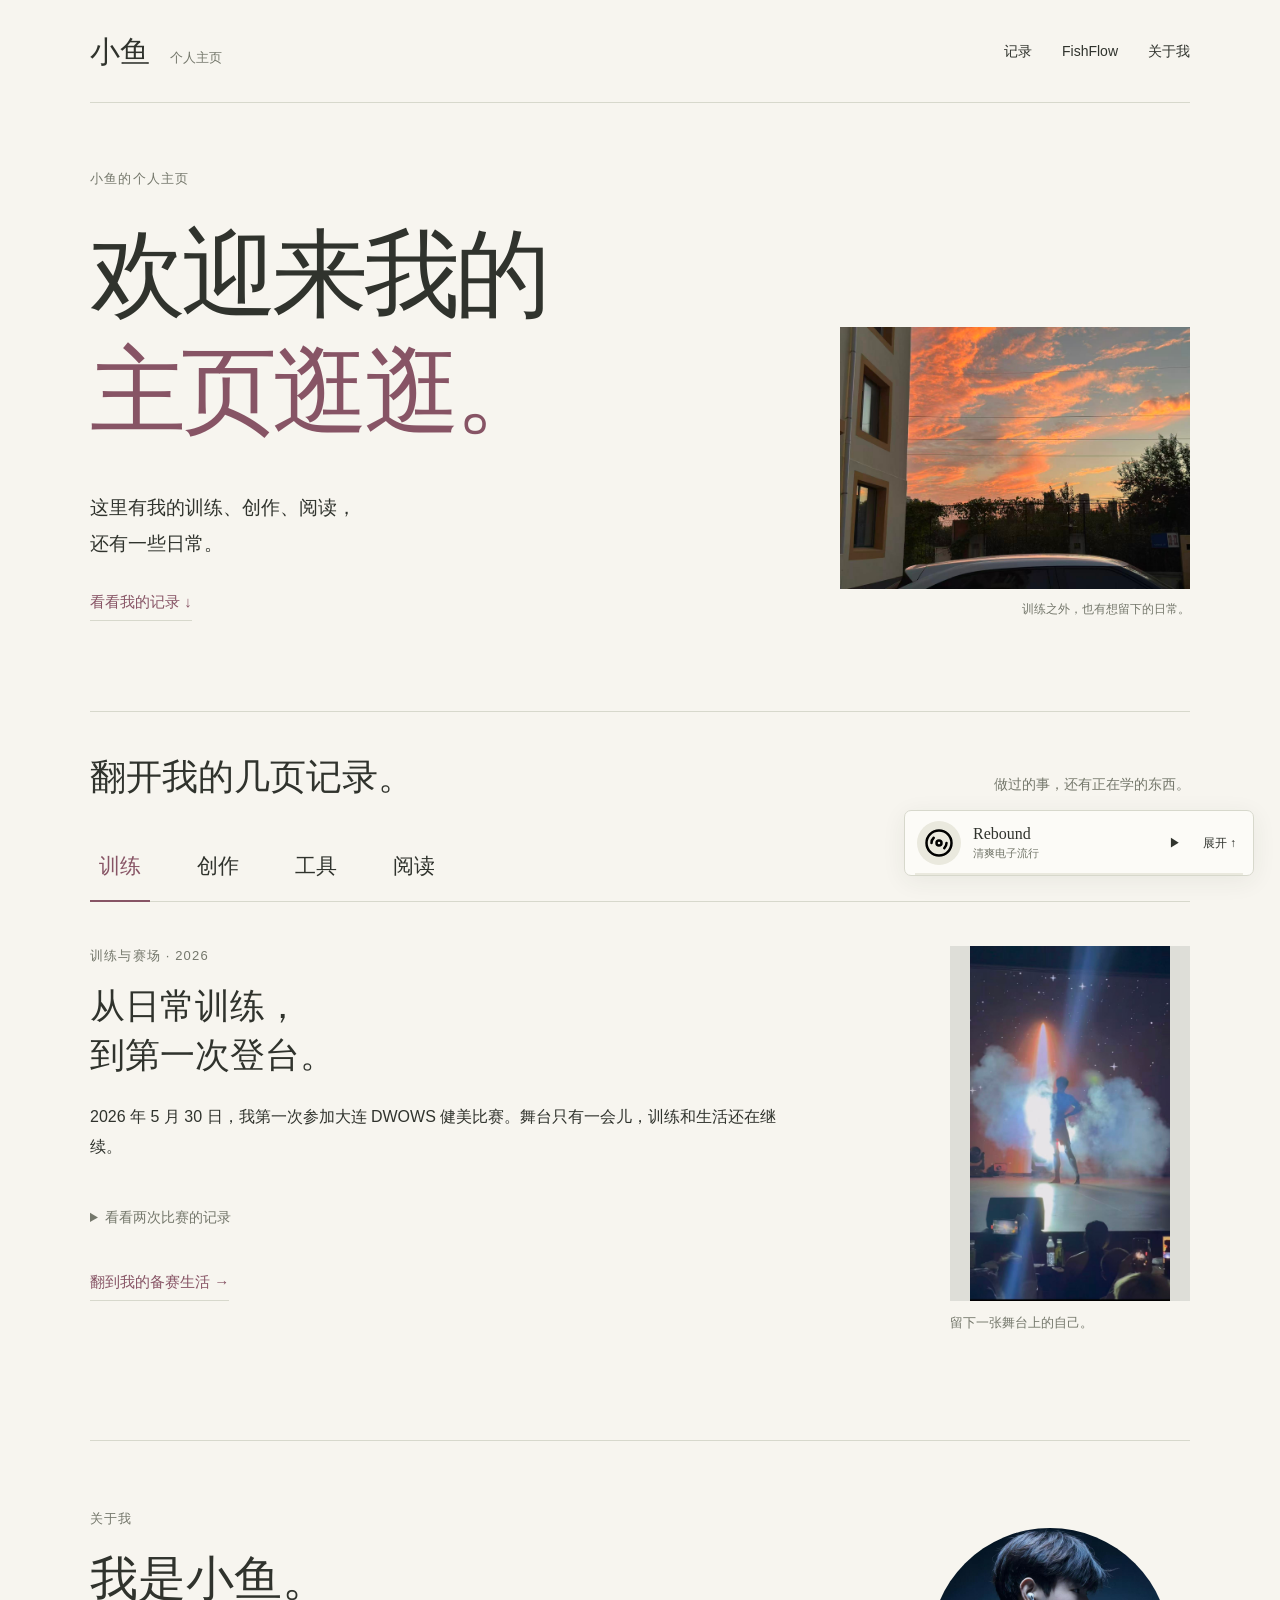
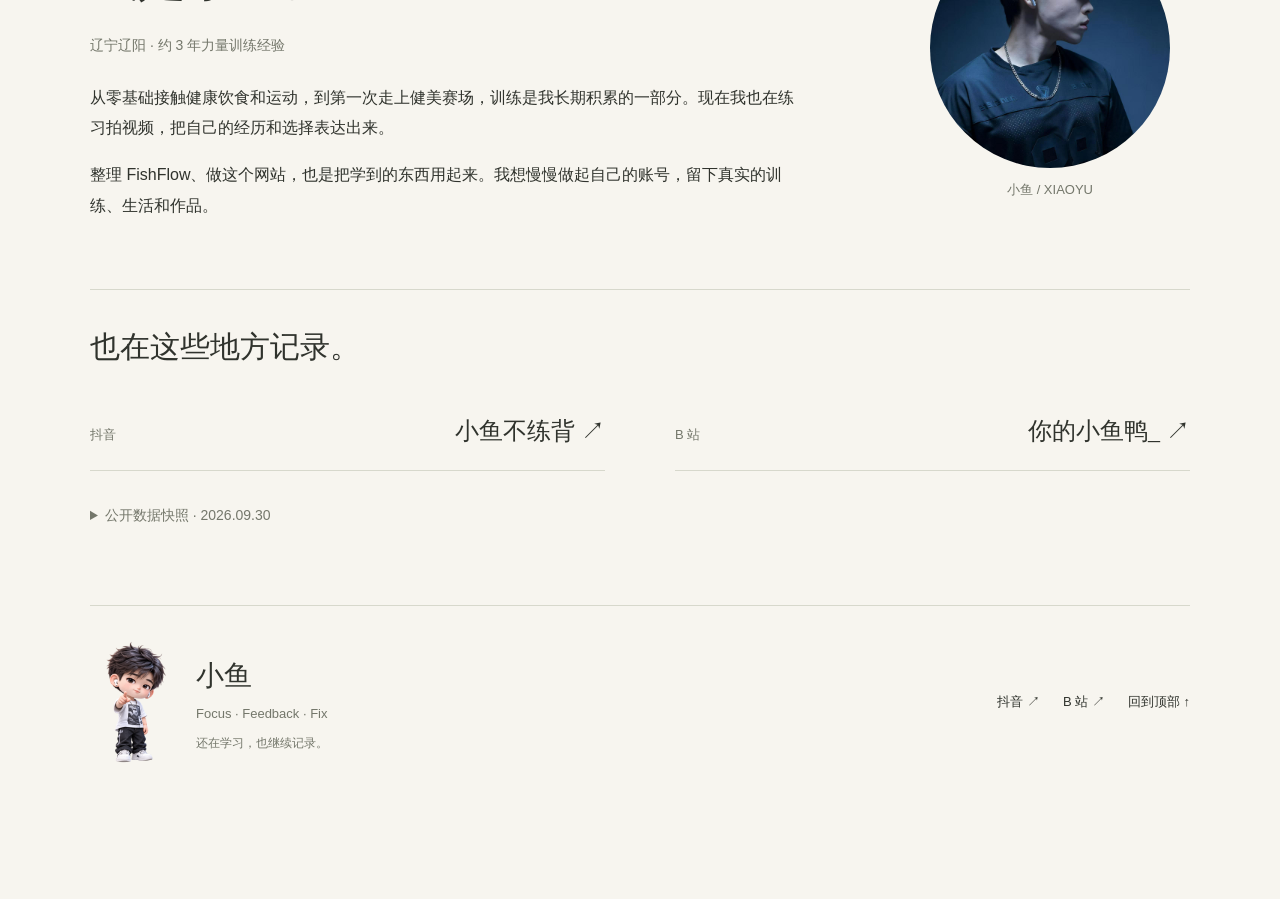
==== index.html @ 5c127686 "Reduce music bandwidth with full-length AAC tracks" ====
<!doctype html><html lang="zh-CN"><head><meta charset="UTF-8"><meta name="viewport" content="width=device-width,initial-scale=1"><meta name="theme-color" content="#F7F5EF"><title>小鱼</title><meta name="description" content="这里有我的训练、创作、阅读，还有一些日常。"><meta property="og:title" content="小鱼"><meta property="og:description" content="这里有我的训练、创作、阅读，还有一些日常。"><meta property="og:type" content="website"><meta property="og:url" content="https://yuy530950-ux.github.io/xiaoyu-homepage-public/"><link rel="canonical" href="https://yuy530950-ux.github.io/xiaoyu-homepage-public/"><link rel="icon" href="./favicon.svg" type="image/svg+xml"><link rel="stylesheet" href="./styles.css?v=2.1.2-music"><script src="./site.js?v=2.1.2-music" defer></script><script src="./music.js?v=2.1.2-music" defer></script><script src="./life-records.js?v=2.1.2-music" defer></script></head><body id="top"><a class="skip-link" href="#main">跳到主要内容</a><header class="site-header container"><a class="brand" href="./index.html" aria-label="小鱼，返回主页">小鱼<span>个人主页</span></a><nav class="site-nav" aria-label="主导航"><a href="./index.html#records">记录</a><a href="./fishflow.html">FishFlow</a><a href="./index.html#about">关于我</a></nav></header>
<main id="main">
<section class="hero container" aria-labelledby="hero-title"><p class="eyebrow">小鱼的个人主页</p><h1 id="hero-title">欢迎来我的<br><em>主页逛逛。</em></h1><div class="hero-bottom"><div><p class="hero-lead">这里有我的训练、创作、阅读，<br>还有一些日常。</p><a class="text-link hero-link" href="#records">看看我的记录 ↓</a></div><figure class="hero-photo"><img src="./media/evening-sky.jpg" width="1707" height="1280" alt="楼边与树梢上方的橙红色晚霞"><figcaption>训练之外，也有想留下的日常。</figcaption></figure></div></section>
<section class="records container" id="records" aria-labelledby="records-title"><div class="section-heading"><h2 id="records-title">翻开我的几页记录。</h2><p>做过的事，还有正在学的东西。</p></div>
<div id="life-player" class="chapter-browser" data-chapter="training"><div class="chapter-nav" role="tablist" aria-label="选择记录栏目"><button type="button" role="tab" id="tab-training" aria-controls="chapter-training" aria-selected="true" tabindex="0" data-chapter="training">训练</button><button type="button" role="tab" id="tab-creative" aria-controls="chapter-creative" aria-selected="false" tabindex="-1" data-chapter="creative">创作</button><button type="button" role="tab" id="tab-tools" aria-controls="chapter-tools" aria-selected="false" tabindex="-1" data-chapter="tools">工具</button><button type="button" role="tab" id="tab-reading" aria-controls="chapter-reading" aria-selected="false" tabindex="-1" data-chapter="reading">阅读</button></div><div class="chapter-stories">
<article id="chapter-training" class="chapter-panel" role="tabpanel" aria-labelledby="tab-training" tabindex="0"><div class="training-layout"><div><p class="eyebrow">训练与赛场 · 2026</p><h3 id="training-record">从日常训练，<br>到第一次登台。</h3><p>2026 年 5 月 30 日，我第一次参加大连 DWOWS 健美比赛。舞台只有一会儿，训练和生活还在继续。</p><details class="project-details"><summary>看看两次比赛的记录</summary><p><strong>2026.05.30 · 大连 DWOWS</strong><br>共报 4 个组。青年组小组冠军、全场第 8 / 11；另外 3 个组第三名。</p><p><strong>2026 年 9 月 · 沈阳聚力</strong><br>最好成绩：组第六。</p></details><a class="text-link" href="#film-record">翻到我的备赛生活 →</a></div><figure class="stage-photo"><img src="./media/stage-moment.jpg" width="968" height="1714" alt="小鱼在健美舞台上的照片" loading="lazy"><figcaption>留下一张舞台上的自己。</figcaption></figure></div></article>
<article id="chapter-creative" class="chapter-panel" role="tabpanel" aria-labelledby="tab-creative" tabindex="0" hidden><p class="eyebrow">影像与旧作品</p><div class="creative-story"><div><h3 id="film-record">我的赛季饮食库存。</h3><p>2026 · 备赛生活</p><p>拍下当时生活的一小部分，慢慢学着把自己的经历表达出来。</p><p class="small-note">饮食选择只代表当时的个人经历。</p><a class="text-link" href="https://www.douyin.com/video/7662977046944234611" target="_blank" rel="noopener noreferrer">在抖音看这条作品 ↗</a></div><video id="training-film" controls playsinline preload="metadata" aria-label="小鱼的赛季饮食库存视频"><source src="./media/prep-pantry.mp4" type="video/mp4"></video></div>
<div class="creative-story older-story"><div><p class="eyebrow">2021.08.22 · FNF 创作</p><h3>万物皆可sky</h3><p>那时在玩，也在做作品。旧视频还留在 B 站，回看时也能找到那段创作的记忆。</p><details><summary>查看这条作品的日期快照</summary><p>106.5 万播放 · 2026.10.02 核验。平台的最新数据可能不同。</p></details><a class="text-link" href="https://www.bilibili.com/video/BV1u64y1v7vH/" target="_blank" rel="noopener noreferrer">在 B 站看原作品 ↗</a></div><div class="chapter-video"><button type="button" id="fnf-play" class="chapter-video-cover" aria-label="播放 万物皆可sky"><img src="./media/fnf-sky-cover.jpg" width="1200" height="630" alt="2021 年作品 万物皆可sky 的画面" loading="lazy"><span>▶ 播放旧作品</span></button><iframe id="fnf-frame" src="about:blank" title="万物皆可sky，B 站作品播放器" allow="autoplay; fullscreen; picture-in-picture" allowfullscreen hidden></iframe><button id="fnf-stop" type="button" hidden>停止作品播放</button></div></div></article>
<article id="chapter-tools" class="chapter-panel" role="tabpanel" aria-labelledby="tab-tools" tabindex="0" hidden><div class="tools-layout"><div><p class="eyebrow">我在用的工具</p><h3 id="fishflow-record">FishFlow</h3><p>把日记、阅读、知识和项目放回各自的入口。需要时，能重新找到当时的经历和理解。</p><a class="text-link" href="./fishflow.html">走进 FishFlow →</a></div><a class="graph-preview" href="./fishflow.html#map" aria-label="打开 FishFlow 公开笔记图谱"><img src="./media/fishflow-map.svg" width="900" height="610" alt="FishFlow 的公开笔记关系图，17 个节点、40 条关系" loading="lazy"><span>看看笔记怎样连接 ↗</span></a></div></article>
<article id="chapter-reading" class="chapter-panel" role="tabpanel" aria-labelledby="tab-reading" tabindex="0" hidden><p class="eyebrow">阅读 · 还在继续</p><h3 id="reading-record">读过，也试着用起来。</h3><p class="reading-intro">我会先复述，发现没说清的地方，再放进真实任务里试。理解留在笔记里，也继续被实际结果修正。</p><div class="book-list"><div><strong>重返巅峰</strong><span>训练与身体</span></div><div><strong>刻意练习</strong><span>练习与反馈</span></div><div><strong>认知天性</strong><span>提取与验证</span></div><div><strong>金字塔原理</strong><span>表达与结构</span></div></div><a class="text-link" href="./fishflow.html#application">看看我怎样把三本书用在同一个任务里 →</a></article>
</div></div></section>
<section class="about container" id="about" aria-labelledby="about-title"><div class="about-copy"><p class="eyebrow">关于我</p><h2 id="about-title">我是小鱼。</h2><p class="profile-facts">辽宁辽阳 · 约 3 年力量训练经验</p><p>从零基础接触健康饮食和运动，到第一次走上健美赛场，训练是我长期积累的一部分。现在我也在练习拍视频，把自己的经历和选择表达出来。</p><p>整理 FishFlow、做这个网站，也是把学到的东西用起来。我想慢慢做起自己的账号，留下真实的训练、生活和作品。</p></div><figure class="about-portrait"><img src="./media/xiaoyu-portrait.jpg" width="1280" height="1280" alt="小鱼的侧脸照片" loading="lazy"><figcaption>小鱼 / XIAOYU</figcaption></figure></section>
<section class="accounts container" id="accounts" aria-labelledby="accounts-title"><h2 id="accounts-title">也在这些地方记录。</h2><div class="account-links"><a href="https://www.douyin.com/user/MS4wLjABAAAAREL2kKN2-3KFhaEUhRp0pKYmn9fHabDOpQyfHG3v3TfUt0Ww7nI0zHm55gkjGED8" target="_blank" rel="noopener noreferrer"><span>抖音</span><strong>小鱼不练背 ↗</strong></a><a href="https://space.bilibili.com/470591883" target="_blank" rel="noopener noreferrer"><span>B 站</span><strong>你的小鱼鸭_ ↗</strong></a></div><details class="account-snapshot"><summary>公开数据快照 · 2026.09.30</summary><p>抖音：281 粉丝，15 作品，公开获赞 1.7 万。<br>B 站：1,610 粉丝，39 投稿。</p><p class="small-note">只记录当时核验的公开数字，最新数据请看平台主页。</p></details></section>
</main><footer class="site-footer container"><div class="footer-identity"><button class="character-button" type="button" aria-label="和小鱼的小分身打个招呼"><img src="./media/xiaoyu-chibi.png" width="1024" height="1536" alt="小鱼的 Q 版小分身" loading="lazy"></button><div><a class="footer-brand" href="./index.html">小鱼</a><p>Focus · Feedback · Fix</p><small id="character-message" role="status">还在学习，也继续记录。</small></div></div><nav class="footer-links" aria-label="页脚导航"><a href="https://www.douyin.com/user/MS4wLjABAAAAREL2kKN2-3KFhaEUhRp0pKYmn9fHabDOpQyfHG3v3TfUt0Ww7nI0zHm55gkjGED8" target="_blank" rel="noopener noreferrer">抖音 ↗</a><a href="https://space.bilibili.com/470591883" target="_blank" rel="noopener noreferrer">B 站 ↗</a><a href="#top">回到顶部 ↑</a></nav></footer><section class="music-widget" id="music-widget" aria-label="主页音乐">
<audio id="site-audio" preload="auto" loop src="./media/rebound.m4a"></audio>
<div class="music-panel" id="music-panel" aria-labelledby="music-heading" hidden>
<div class="music-panel-head"><span class="eyebrow">陪你逛逛的三首歌</span><button id="music-close" type="button">收起 ↓</button></div>
<div class="record-heading"><img class="record-icon" src="./media/disc-3.svg" width="76" height="76" alt=""><div><h2 id="music-heading">Rebound</h2><p id="music-artist">Josh Woodward</p></div></div>
<p class="music-mood" id="music-mood">清爽电子流行 · 轻快一点，适合随意逛逛。</p>
<div class="track-picker" role="group" aria-label="选择歌曲">
<button type="button" data-track="0" aria-pressed="true">Rebound <small>清爽电子流行 · Josh Woodward</small></button>
<button type="button" data-track="1" aria-pressed="false" disabled>California Lullabye <small>暖一点的吉他人声 · Josh Woodward</small></button>
<button type="button" data-track="2" aria-pressed="false" disabled>Childhood <small>安静钢琴 · Scott Buckley</small></button>
</div>
<div class="transport"><button type="button" id="music-toggle" aria-label="播放 Rebound">▶ 播放</button><span><time id="music-current">0:00</time> / <time id="music-duration">2:54</time></span><button id="music-follow" type="button" aria-pressed="true">跟随当前句</button></div>
<label class="range-control"><span class="sr-only">歌曲进度</span><input id="music-progress" type="range" min="0" max="0" step="0.1" value="0" disabled></label>
<div class="volume-control"><label for="music-volume">音量</label><input id="music-volume" type="range" min="0" max="1" step="0.01" value="0.25"><button type="button" id="music-mute" aria-pressed="false">静音</button></div>
<p class="lyric-heading" id="lyric-heading">完整歌词 · 逐句高亮</p>
<div class="lyrics" id="lyrics" role="region" aria-label="完整歌词，随歌曲播放逐句高亮" tabindex="0"><ol id="lyrics-lines"></ol><p id="instrumental-note" hidden>这首是钢琴纯音乐，没有歌词。慢下来，留一点安静。</p></div>
<p class="lyrics-note" id="lyrics-note">歌词来自作者原文；同步时间可能有少量偏差。</p>
<p class="music-credit"><a id="music-source" href="https://www.joshwoodward.com/song/Rebound" target="_blank" rel="noopener noreferrer">Rebound — Josh Woodward</a> · <a id="music-license" href="https://creativecommons.org/licenses/by/4.0/" target="_blank" rel="noopener noreferrer">CC BY 4.0</a><span>为网页播放压缩 · 未剪辑 · 歌词分句与时间整理</span></p>
<p class="music-status" id="music-status" role="status">点一下，听首歌。</p><button type="button" id="music-retry" hidden>重试</button>
</div>
<div class="music-dock"><button class="dock-record" type="button" id="music-expand" aria-controls="music-panel" aria-expanded="false" aria-label="展开唱片与歌词"><img class="record-icon" src="./media/disc-3.svg" width="44" height="44" alt=""></button><div><strong id="dock-title">Rebound</strong><span id="dock-status">清爽电子流行</span></div><button type="button" id="dock-toggle" aria-label="播放 Rebound">▶</button><button type="button" id="dock-open">展开 ↑</button><progress id="dock-progress" max="174" value="0" aria-label="歌曲播放进度"></progress></div>
</section></body></html>
---- styles.css ----
:root{--paper:#f7f5ef;--ink:#30332d;--muted:#74776b;--line:#d7d8cc;--accent:#875465;--soft:#eae9de;--serif:Georgia,"Songti SC","STSong","SimSun",serif}
*{box-sizing:border-box}html{scroll-behavior:smooth;scroll-padding-top:24px}body{margin:0;padding-bottom:115px;background:var(--paper);color:var(--ink);font:16px/1.9 -apple-system,BlinkMacSystemFont,"Segoe UI","Microsoft YaHei",sans-serif}button,input{font:inherit}button,a,input{touch-action:manipulation}button{cursor:pointer;color:inherit}a{color:inherit;text-decoration:none}a:hover{color:var(--accent)}img{max-width:100%;height:auto;display:block}figure,p,h1,h2,h3{margin:0}p+p{margin-top:17px}h1,h2,h3{font-family:var(--serif);font-weight:400;line-height:1.4}h2{font-size:36px}h3{font-size:35px}button{background:none;border:1px solid var(--line);border-radius:4px;padding:8px 14px;font-size:14px;min-height:44px}button:hover{background:var(--soft)}button,a,input{transition:background .15s,color .15s,border-color .15s}button:focus-visible,a:focus-visible,input:focus-visible,summary:focus-visible,[tabindex]:focus-visible{outline:2px solid var(--accent);outline-offset:5px}[hidden]{display:none!important}.container{max-width:1100px;width:calc(100% - 80px);margin:0 auto}.sr-only{position:absolute;width:1px;height:1px;overflow:hidden;clip:rect(0,0,0,0)}.skip-link{position:fixed;top:-90px;left:20px;background:var(--ink);color:white;padding:10px 20px;z-index:100}.skip-link:focus{top:10px}.eyebrow{color:var(--muted);font-size:13px;letter-spacing:.09em;line-height:1.6}.text-link{display:inline-block;border-bottom:1px solid var(--line);padding:3px 0;color:var(--accent);font-size:15px}.text-link:hover{border-color:var(--accent)}.small-note,figcaption{font-size:13px;color:var(--muted);line-height:1.8}figcaption{margin-top:10px}.site-header{display:flex;justify-content:space-between;align-items:center;min-height:103px;border-bottom:1px solid var(--line)}.brand{font-family:var(--serif);font-size:30px;display:flex;align-items:baseline;gap:20px}.brand span{font-family:inherit;font-size:13px;color:var(--muted)}.site-nav{display:flex;gap:30px;font-size:14px}.site-nav a{padding:10px 0}.hero{padding-top:66px;padding-bottom:90px}.hero h1{font-size:clamp(58px,7.5vw,98px);line-height:1.22;letter-spacing:-.05em;margin-top:26px;max-width:730px}.hero h1 em{font-style:normal;color:var(--accent)}.hero-bottom{display:flex;justify-content:space-between;align-items:flex-end;gap:70px;margin-top:40px}.hero-lead{font-size:19px;line-height:1.9}.hero-link{margin-top:23px}.hero-photo{width:350px;flex-shrink:0;margin-top:-172px}.hero-photo img{aspect-ratio:1707/1280;object-fit:contain}.hero-photo figcaption{font-size:12px;text-align:right}.section-heading{display:flex;justify-content:space-between;align-items:baseline;gap:30px;margin-bottom:24px}.section-heading p{color:var(--muted);font-size:14px}.records{padding:40px 0 74px;border-top:1px solid var(--line);scroll-margin-top:30px}.chapter-nav{display:flex;gap:38px;border-bottom:1px solid var(--line);margin-top:32px}.chapter-nav button{font-family:var(--serif);font-size:21px;border:0;border-bottom:2px solid transparent;border-radius:0;padding:13px 4px;margin-bottom:-1px;min-width:60px}.chapter-nav button[aria-selected=true]{color:var(--accent);border-color:var(--accent)}.chapter-nav button:hover{background:none;color:var(--accent)}.chapter-stories{padding-top:44px}.chapter-panel{transform-origin:left center;min-height:420px}.chapter-panel p{max-width:43em}.chapter-panel h3{margin:15px 0 22px}.training-layout{display:grid;grid-template-columns:minmax(0,1fr) 280px;gap:100px}.stage-photo{width:240px;justify-self:end}.stage-photo img{height:355px;width:100%;object-fit:contain;background:#deded8}.project-details{margin:30px 0 24px}summary{cursor:pointer;font-size:14px;min-height:44px;padding:11px 0;color:var(--muted)}details[open]>summary{color:var(--accent)}details p{font-size:14px;margin:12px 0}.project-details p{padding-left:16px}.creative-story{display:grid;grid-template-columns:.8fr 1.2fr;gap:55px;align-items:start}.creative-story video,.chapter-video{width:100%;aspect-ratio:16/9;background:#20231f}.creative-story video{object-fit:contain}.older-story{margin-top:60px;border-top:1px solid var(--line);padding-top:34px}.chapter-video{position:relative}.chapter-video-cover{border:0;border-radius:0;padding:0;width:100%;display:block;position:relative}.chapter-video-cover img{width:100%;aspect-ratio:16/9;object-fit:cover}.chapter-video-cover span{position:absolute;bottom:18px;left:18px;background:#f7f5efed;padding:5px 15px;border-radius:3px}.chapter-video iframe{width:100%;aspect-ratio:16/9;border:0;display:block}.chapter-video>#fnf-stop{margin-top:10px;background:var(--paper)}.tools-layout{display:grid;grid-template-columns:.8fr 1.2fr;gap:50px}.graph-preview{background:#172b38;padding:15px;display:block;color:#e6e8dc;border-radius:4px}.graph-preview img{width:100%}.graph-preview span{display:block;font-size:13px;text-align:right}.reading-intro{max-width:700px}.book-list{margin:30px 0 22px;border-top:1px solid var(--line);display:grid;grid-template-columns:1fr 1fr;column-gap:60px}.book-list>div{padding:22px 0;border-bottom:1px solid var(--line);display:flex;justify-content:space-between;gap:20px;align-items:baseline}.book-list strong{font-family:var(--serif);font-size:25px;font-weight:400}.book-list span{font-size:13px;color:var(--muted)}.about{padding:68px 0;border-top:1px solid var(--line);display:grid;grid-template-columns:1fr 280px;gap:105px;align-items:center;scroll-margin-top:30px}.about h2{font-size:48px;margin:15px 0 20px}.profile-facts{color:var(--muted);font-size:14px;margin-bottom:24px}.about-portrait img{width:240px;aspect-ratio:1;object-fit:contain;border-radius:50%;margin:0 auto}.about-portrait figcaption{text-align:center}.accounts{padding:36px 0 66px;border-top:1px solid var(--line)}.accounts h2{font-size:30px}.account-links{display:grid;grid-template-columns:1fr 1fr;gap:70px;margin-top:26px}.account-links a{border-bottom:1px solid var(--line);padding:15px 0;display:flex;align-items:baseline;justify-content:space-between;gap:15px}.account-links span{font-size:13px;color:var(--muted)}.account-links strong{font-weight:400;font-family:var(--serif);font-size:24px}.account-snapshot{margin-top:20px}.site-footer{border-top:1px solid var(--line);display:flex;align-items:center;justify-content:space-between;padding:35px 0 20px;gap:35px}.footer-identity{display:flex;gap:24px;align-items:center}.character-button{padding:0;border:0;width:82px;background:none!important;flex-shrink:0;transform-origin:center bottom}.character-button img{width:82px;height:123px;object-fit:contain}.character-button.is-greeting{animation:greeting .65s ease}.footer-brand{font-family:var(--serif);font-size:28px}.footer-identity p{font-size:13px;color:var(--muted)}.footer-identity small{font-size:12px;color:var(--muted)}.footer-links{display:flex;gap:23px;font-size:13px;flex-wrap:wrap}@keyframes greeting{0%,100%{transform:rotate(0)}30%{transform:translateY(-12px) rotate(-6deg)}65%{transform:rotate(5deg)}}
.music-widget{position:fixed;bottom:24px;right:26px;z-index:30;font-size:14px;max-width:calc(100vw - 40px)}.music-dock{width:350px;background:#fcfbf7;border:1px solid var(--line);border-radius:7px;box-shadow:0 5px 24px #30332d12;display:flex;align-items:center;gap:12px;padding:10px 12px;position:relative;max-width:100%}.dock-record{border:0;padding:0;min-width:44px;height:44px;flex-shrink:0}.record-icon{border-radius:50%;background:var(--soft);padding:7px;animation:record-turn 10s linear infinite;animation-play-state:paused}.is-playing .record-icon{animation-play-state:running}.music-dock>div{flex:1;min-width:0}.music-dock strong{display:block;white-space:nowrap;text-overflow:ellipsis;overflow:hidden;font:16px/1.4 var(--serif)}.music-dock span{display:block;color:var(--muted);font-size:11px;line-height:1.6}.music-dock>button:not(.dock-record){padding:0 5px;border:0;flex-shrink:0;font-size:12px}#dock-progress{position:absolute;bottom:0;left:10px;width:calc(100% - 20px);height:2px;appearance:none;border:0}progress::-webkit-progress-bar{background:var(--soft)}progress::-webkit-progress-value{background:var(--accent)}progress::-moz-progress-bar{background:var(--accent)}.music-panel{width:390px;max-width:calc(100vw - 40px);max-height:calc(100dvh - 135px);overflow:auto;background:#fcfbf7;border:1px solid var(--line);border-radius:8px;padding:20px 23px;margin-bottom:10px;box-shadow:0 15px 50px #30332d17;animation:panel-open .18s ease}.music-panel-head{display:flex;justify-content:space-between;align-items:center;gap:15px}.music-panel-head button{border:0;padding:0 5px}.record-heading{display:flex;gap:20px;align-items:center;margin:18px 0}.record-heading>img{width:76px;height:76px;padding:12px}.record-heading h2{font-size:29px;line-height:1.35}.record-heading p{color:var(--muted);font-size:13px}.music-pending{font-size:13px;color:var(--muted)}.music-panel .text-link{font-size:12px;margin-top:4px}.track-picker{border-bottom:1px solid var(--line);margin-bottom:17px}.track-picker summary{font-size:12px}.track-picker>div{display:grid;gap:5px;margin:0 0 12px}.track-picker button{text-align:left;line-height:1.5;font-size:13px}.track-picker button[aria-pressed=true]{border-color:var(--accent);color:var(--accent)}.track-picker small{display:block;font-size:11px;color:var(--muted)}.demo-heading{display:flex;justify-content:space-between;gap:10px;font-size:12px}.demo-heading span{font-size:10px;color:var(--muted)}.demo-note{font-size:11px;color:var(--muted);margin:5px 0 12px}.transport{display:flex;align-items:center;justify-content:space-between;gap:8px}.transport>button{font-size:12px;padding:4px 10px}.transport>span{font-size:11px;white-space:nowrap}.transport #music-follow{font-size:11px;border:0;padding:0 3px;color:var(--muted)}.range-control{display:block;padding:10px 0 8px}.range-control input{width:100%;height:24px;accent-color:var(--accent);margin:0;cursor:pointer}.lyrics{height:220px;overflow:auto;position:relative;overscroll-behavior:contain;scrollbar-width:thin;border-top:1px solid var(--line);border-bottom:1px solid var(--line);padding:30px 0}.lyrics ol{padding:0;margin:0;list-style:none}.lyrics li{margin:4px 0;color:#929286;transition:color .15s}.lyrics li.is-current{color:var(--accent);font-weight:600}.lyrics button{border:0;background:none!important;text-align:left;width:100%;font:inherit;font-size:16px;line-height:1.8;padding:7px 0;min-height:44px}.music-status{font-size:11px;color:var(--muted);line-height:1.7;margin-top:12px}.music-panel #music-retry{font-size:12px;margin-top:8px}@keyframes record-turn{to{transform:rotate(360deg)}}@keyframes panel-open{from{opacity:0;transform:translateY(8px)}to{opacity:1;transform:translateY(0)}}
.breadcrumb{padding-top:30px;color:var(--muted);font-size:13px}.breadcrumb span{margin:0 15px}.case-hero{padding:55px 0 75px;display:grid;grid-template-columns:1fr 1fr;gap:70px;align-items:center}.case-hero h1{font-size:76px;margin:10px 0}.case-hero h2{font-size:33px;margin-bottom:22px}.case-visual{min-width:0}.case-cover-photo{width:100%;aspect-ratio:2241/702;object-fit:contain}.case-visual-bottom{padding:28px 0}.case-visual-bottom span{font-size:12px;color:var(--muted)}.case-visual-bottom strong{display:block;font-family:var(--serif);font-weight:400;font-size:26px}.hero-actions{display:flex;gap:22px;flex-wrap:wrap;margin-top:22px}.button{display:inline-block;padding:9px 15px;border:1px solid var(--line);border-radius:4px;font-size:14px}.button-dark{background:var(--ink);color:var(--paper)}.case-intro,.graph-section,.home-showcase,.application{padding:55px 0;border-top:1px solid var(--line)}.case-intro-grid{display:grid;grid-template-columns:1fr 1fr;gap:70px;margin-top:25px}.graph-shell{border:1px solid var(--line);border-radius:5px;overflow:hidden}.graph-toolbar{display:flex;gap:20px;justify-content:space-between;align-items:center;padding:18px;border-bottom:1px solid var(--line);font-size:13px}.graph-filters{display:flex;gap:6px;flex-wrap:wrap}.graph-filters button{font-size:12px;padding:6px 11px}.graph-filters button[aria-pressed=true]{background:var(--ink);color:var(--paper)}.graph-mobile-hint{display:none}.graph-stage{overflow:auto;width:100%;background:#172b38}.graph-stage>svg,.graph-stage>img{display:block;width:100%;height:auto;max-height:620px}.graph-edge{stroke:#6b8998;stroke-width:1.25;opacity:.47;transition:opacity .25s}.graph-node{cursor:pointer;touch-action:none;user-select:none;transition:opacity .25s}.node-label{fill:#e4ecef;font-size:17px;font-family:"Microsoft YaHei",sans-serif}.node-halo{fill:none;stroke:#ffffff80;stroke-width:2;opacity:0}.graph-node.is-selected .node-halo,.graph-node:hover .node-halo,.graph-node:focus .node-halo{opacity:1}.graph-svg .is-muted{opacity:.17}.graph-edge.is-connected{stroke:#ed996d;stroke-width:2.2;opacity:1}.graph-caption{padding:24px;border-top:1px solid var(--line)}.graph-caption p{font-size:14px;color:var(--muted);margin-top:12px}.graph-neighbors{display:flex;gap:8px;flex-wrap:wrap;margin-top:14px}.graph-neighbors span{border:1px solid var(--line);padding:3px 10px;font-size:12px;border-radius:4px}.graph-node.is-dragging{cursor:grabbing}.home-showcase-grid{display:grid;grid-template-columns:1.1fr .9fr;gap:65px}.home-window{border:1px solid var(--line);border-radius:5px;overflow:hidden}.window-bar,.window-note{padding:10px 18px;font-size:12px;color:var(--muted)}.window-bar>span:first-child{display:none}.home-window-cover img{width:100%}.home-window-body{padding:25px}.home-window-body h3{font-size:30px}.home-window-body>p{font-size:14px;color:var(--muted)}.home-window-row{display:flex;gap:25px;align-items:center;border-bottom:1px solid var(--line);padding:18px 0;font-size:13px}.home-window-row>strong{font-size:10px;width:65px;flex-shrink:0}.home-window-row span{display:block;color:var(--muted);font-size:12px}.home-explanation article{border-bottom:1px solid var(--line);padding:12px 0 28px;margin-bottom:20px}.home-explanation article>span,.book-grid article>span{font-size:12px;color:var(--muted)}.home-explanation h3{font-size:27px;margin:7px 0 12px}.home-explanation p,.book-grid p{font-size:14px}.book-grid{display:grid;grid-template-columns:repeat(3,1fr);gap:40px}.book-grid h3{font-size:27px;margin:10px 0 18px}.case-current{padding:65px 0}.case-current h2{font-size:44px;margin:15px 0 25px}.case-current p{max-width:700px;margin-bottom:25px}
@media(min-width:1400px){.hero-photo{width:380px}}
@media(max-width:900px){.container{width:calc(100% - 48px)}.hero-photo{width:275px;margin-top:-120px}.hero-bottom{gap:30px}.hero h1{font-size:74px}.training-layout{gap:50px;grid-template-columns:1fr 230px}.stage-photo{width:220px}.about{gap:55px;grid-template-columns:1fr 220px}.about-portrait img{width:210px}.creative-story{gap:30px;grid-template-columns:1fr 1fr}.tools-layout{gap:30px}.site-nav{gap:23px}.graph-toolbar{flex-wrap:wrap}.case-hero,.home-showcase-grid,.case-intro-grid{gap:35px}}
@media(max-width:600px){body{padding-bottom:120px}.container{width:calc(100% - 40px)}.site-header{min-height:82px}.brand{font-size:27px}.brand span{display:none}.site-nav{gap:20px;font-size:12px}.hero{padding:48px 0 45px}.hero h1{font-size:58px;letter-spacing:-.045em;margin-top:24px}.hero-bottom{display:block;margin-top:30px}.hero-lead{font-size:17px}.hero-photo{width:100%;margin-top:35px;max-width:none}.hero-photo figcaption{text-align:left}.hero-link{margin-top:20px}h2{font-size:29px}h3{font-size:30px}.section-heading{display:block;margin-bottom:20px}.section-heading p{font-size:13px;margin-top:12px}.records{padding:30px 0 45px}.chapter-nav{gap:0;justify-content:space-between;margin-top:25px}.chapter-nav button{font-size:20px;min-width:52px;padding:10px 6px}.chapter-stories{padding-top:28px}.chapter-panel{min-height:0}.training-layout,.tools-layout,.creative-story{display:block}.stage-photo{width:100%;margin-top:30px;display:flex;gap:15px;align-items:flex-end}.stage-photo img{width:54%;height:auto;aspect-ratio:968/1714}.stage-photo figcaption{flex:1;max-width:120px;font-size:12px}.creative-story video,.chapter-video{margin-top:25px}.older-story{padding-top:28px;margin-top:38px}.graph-preview{margin-top:28px}.book-list{grid-template-columns:1fr;gap:0}.book-list strong{font-size:24px}.book-list>div{padding:18px 0}.about{display:flex;flex-direction:column;align-items:flex-start;gap:30px;padding:40px 0}.about h2{font-size:39px}.about-portrait{width:170px;align-self:flex-end}.about-portrait img{width:170px}.about p{font-size:15px}.accounts{padding:30px 0 40px}.accounts h2{font-size:26px}.account-links{display:block;margin-top:15px}.account-links strong{font-size:22px}.site-footer{display:block;padding:28px 0 15px}.footer-links{margin-top:24px}.footer-identity{gap:20px}.character-button,.character-button img{width:70px}.character-button img{height:105px}.music-widget{right:20px;bottom:16px}.music-dock{width:350px;padding:9px 10px;gap:9px}.music-dock strong{font-size:15px}.music-panel{max-height:calc(100dvh - 125px);padding:17px 18px}.record-heading h2{font-size:27px}.lyrics{height:210px}.lyrics button{font-size:15px}.demo-heading span{font-size:9px}.transport{gap:4px}.case-hero{display:block;padding:38px 0}.case-hero h1{font-size:61px}.case-hero h2{font-size:30px}.case-visual{margin-top:30px}.case-intro,.graph-section,.home-showcase,.application{padding:35px 0}.case-intro-grid,.home-showcase-grid,.book-grid{display:block}.case-intro-grid p{margin-top:25px}.graph-stage>svg,.graph-stage>img{min-width:760px}.graph-mobile-hint{display:block;font-size:12px;padding:10px 18px}.graph-caption{padding:20px}.home-explanation{margin-top:30px}.book-grid article{padding:20px 0;border-top:1px solid var(--line)}.case-current{padding:35px 0}.case-current h2{font-size:35px}}
@media(prefers-reduced-motion:reduce){html{scroll-behavior:auto}*,*::before,*::after{animation:none!important;transition:none!important}}

.music-panel .track-picker{display:grid;gap:5px;border:0;margin:18px 0}
.track-picker>button{text-align:left;line-height:1.5;font-size:13px;padding:8px 12px}
.track-picker>button[aria-pressed=true]{border-color:var(--accent);color:var(--accent)}
.track-picker small{display:block;font-size:11px;color:var(--muted)}
.music-mood{font-size:12px;color:var(--muted);line-height:1.8}
.lyric-heading{font-size:12px;margin:10px 0 8px;color:var(--muted)}
.volume-control{display:flex;align-items:center;gap:12px;font-size:11px}
.volume-control input{flex:1;min-width:0;height:24px;accent-color:var(--accent)}
.volume-control button{padding:0 8px;font-size:11px}
.lyrics-note,.music-credit{font-size:10px;color:var(--muted);line-height:1.7;margin:8px 0 0}
.music-credit span{display:block}.music-credit a{border-bottom:1px solid var(--line)}
#instrumental-note{font-size:15px;color:var(--muted);padding:10px 0}
@media(max-width:600px){.volume-control input,.volume-control label{display:none}.volume-control{justify-content:flex-end}.lyrics{height:190px}}
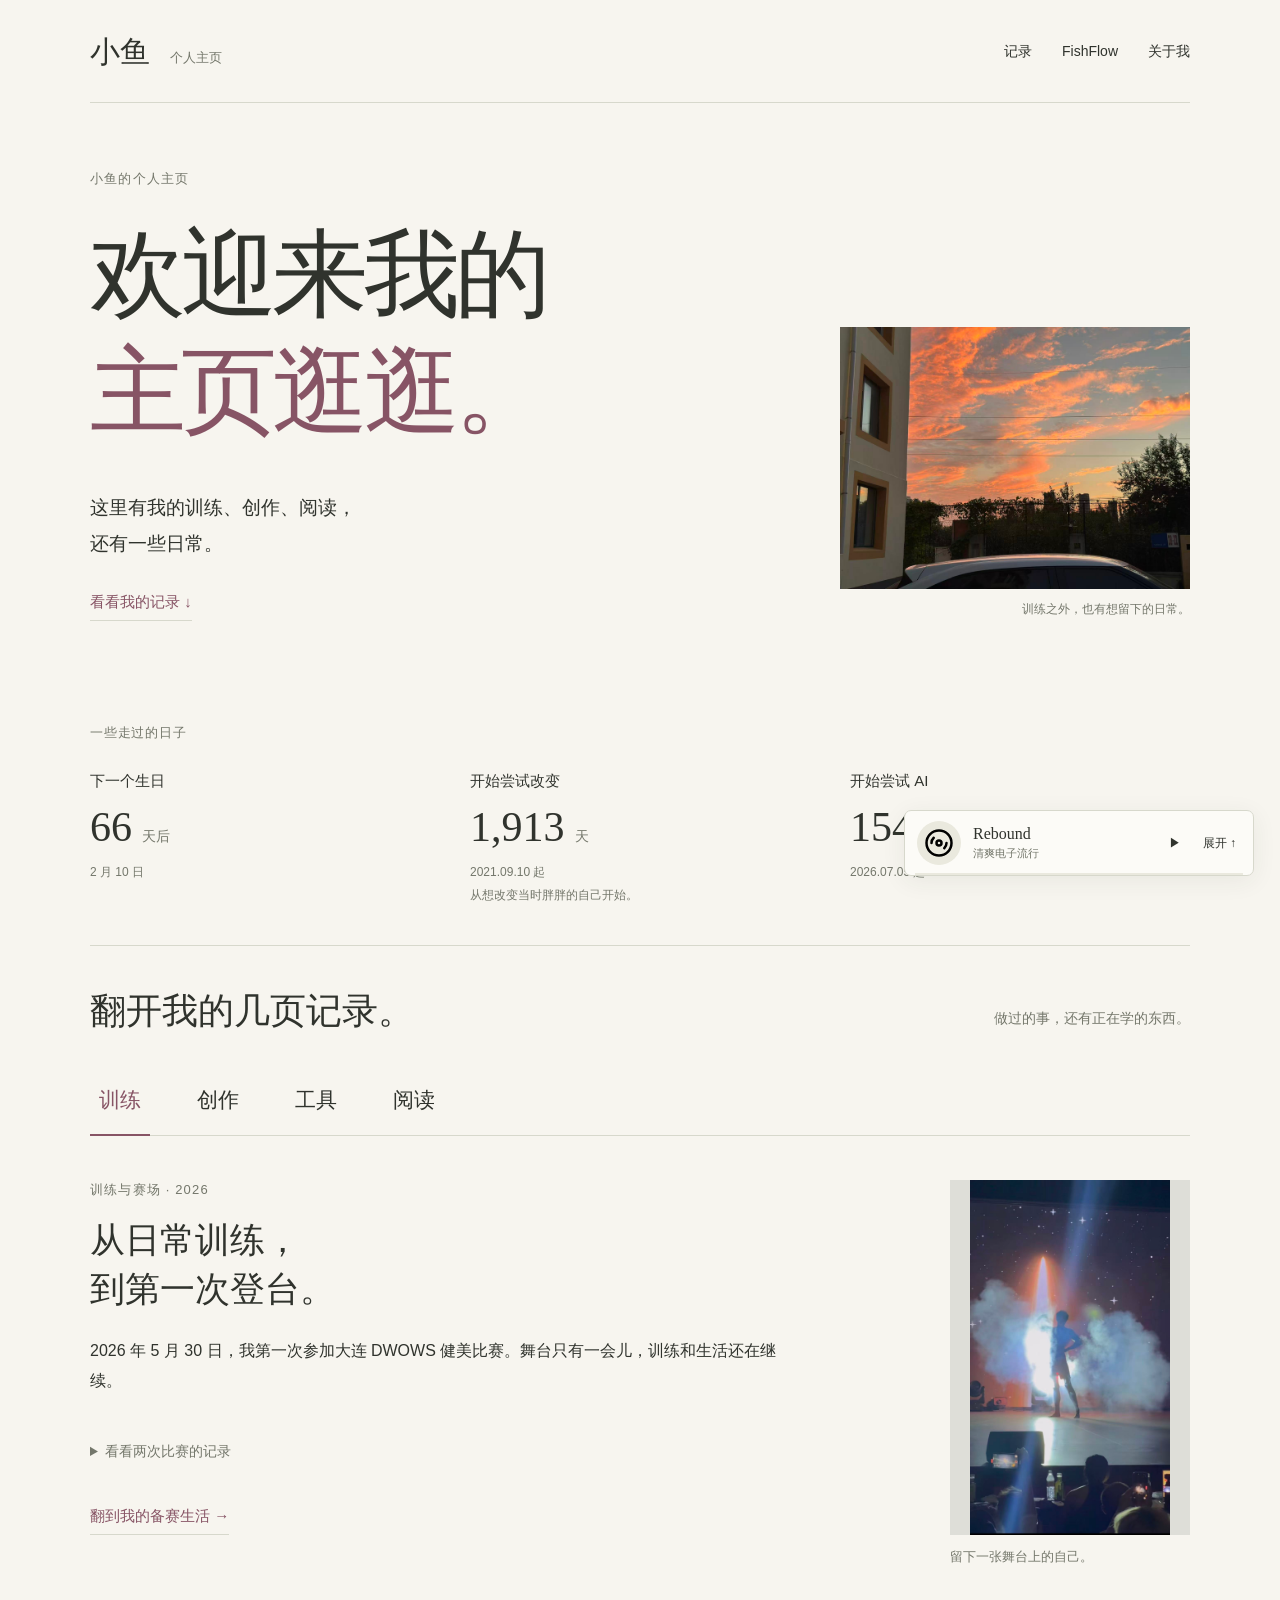
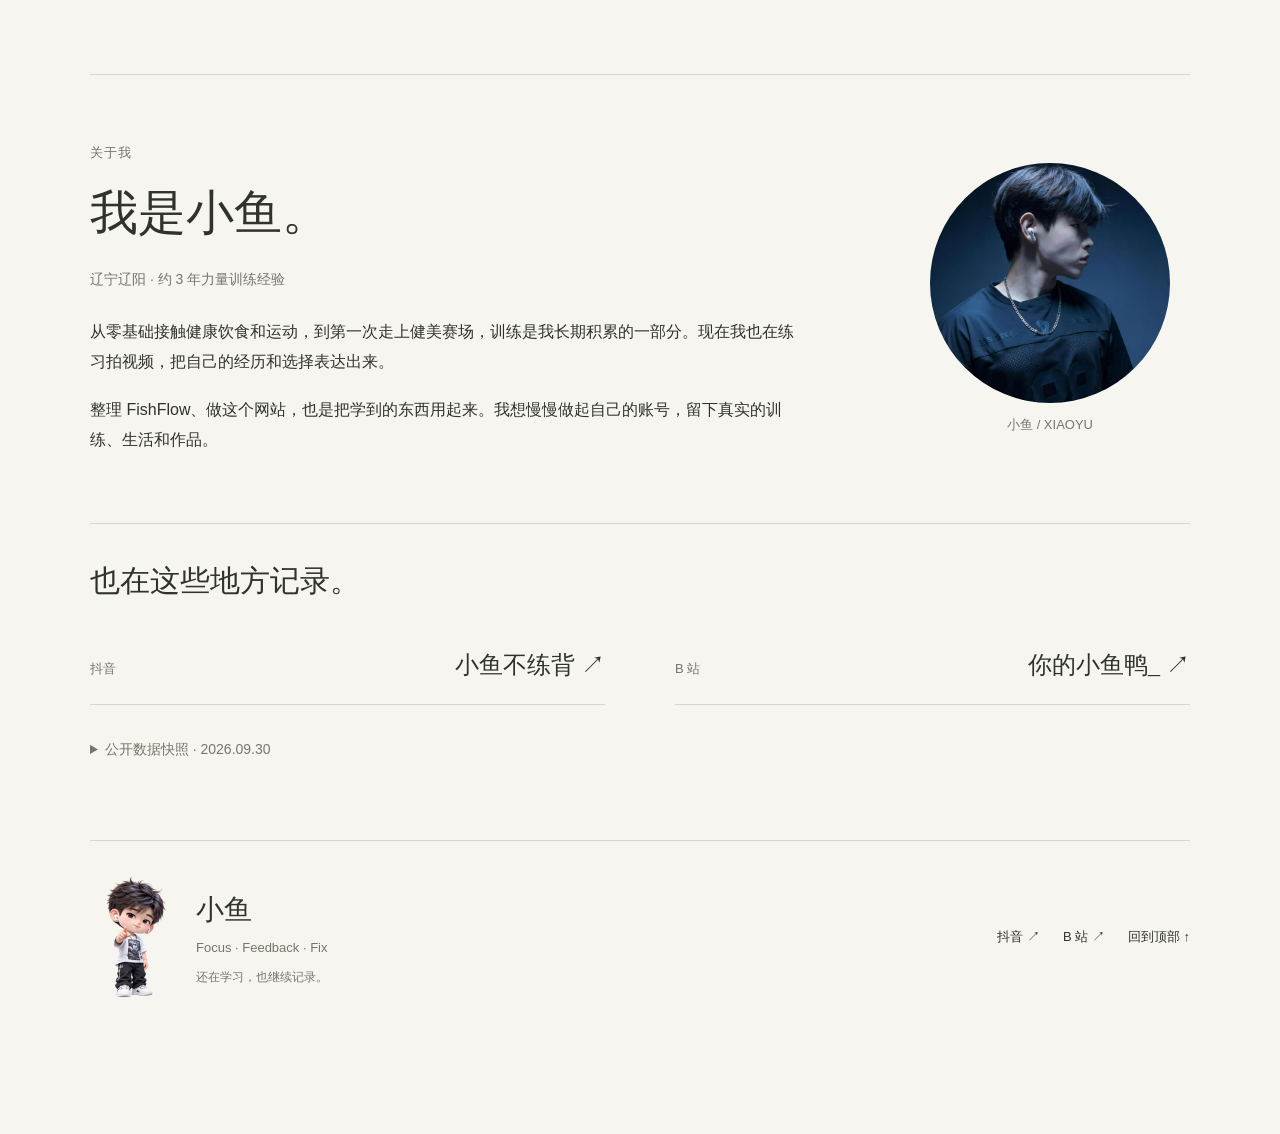
==== commit 01821782: "Add personal calendar milestones below the homepage hero" ====
--- a/index.html
+++ b/index.html
@@ -1,6 +1,15 @@
-<!doctype html><html lang="zh-CN"><head><meta charset="UTF-8"><meta name="viewport" content="width=device-width,initial-scale=1"><meta name="theme-color" content="#F7F5EF"><title>小鱼</title><meta name="description" content="这里有我的训练、创作、阅读，还有一些日常。"><meta property="og:title" content="小鱼"><meta property="og:description" content="这里有我的训练、创作、阅读，还有一些日常。"><meta property="og:type" content="website"><meta property="og:url" content="https://yuy530950-ux.github.io/xiaoyu-homepage-public/"><link rel="canonical" href="https://yuy530950-ux.github.io/xiaoyu-homepage-public/"><link rel="icon" href="./favicon.svg" type="image/svg+xml"><link rel="stylesheet" href="./styles.css?v=2.1.2-music"><script src="./site.js?v=2.1.2-music" defer></script><script src="./music.js?v=2.1.2-music" defer></script><script src="./life-records.js?v=2.1.2-music" defer></script></head><body id="top"><a class="skip-link" href="#main">跳到主要内容</a><header class="site-header container"><a class="brand" href="./index.html" aria-label="小鱼，返回主页">小鱼<span>个人主页</span></a><nav class="site-nav" aria-label="主导航"><a href="./index.html#records">记录</a><a href="./fishflow.html">FishFlow</a><a href="./index.html#about">关于我</a></nav></header>
+<!doctype html><html lang="zh-CN"><head><meta charset="UTF-8"><meta name="viewport" content="width=device-width,initial-scale=1"><meta name="theme-color" content="#F7F5EF"><title>小鱼</title><meta name="description" content="这里有我的训练、创作、阅读，还有一些日常。"><meta property="og:title" content="小鱼"><meta property="og:description" content="这里有我的训练、创作、阅读，还有一些日常。"><meta property="og:type" content="website"><meta property="og:url" content="https://yuy530950-ux.github.io/xiaoyu-homepage-public/"><link rel="canonical" href="https://yuy530950-ux.github.io/xiaoyu-homepage-public/"><link rel="icon" href="./favicon.svg" type="image/svg+xml"><link rel="stylesheet" href="./styles.css?v=2026-10-04"><script src="./site.js?v=2.1.3-music" defer></script><script src="./music.js?v=2.1.3-music" defer></script><script src="./life-records.js?v=2.1.3-music" defer></script><script src="./milestones.js?v=2026-10-04" defer></script></head><body id="top"><a class="skip-link" href="#main">跳到主要内容</a><header class="site-header container"><a class="brand" href="./index.html" aria-label="小鱼，返回主页">小鱼<span>个人主页</span></a><nav class="site-nav" aria-label="主导航"><a href="./index.html#records">记录</a><a href="./fishflow.html">FishFlow</a><a href="./index.html#about">关于我</a></nav></header>
 <main id="main">
 <section class="hero container" aria-labelledby="hero-title"><p class="eyebrow">小鱼的个人主页</p><h1 id="hero-title">欢迎来我的<br><em>主页逛逛。</em></h1><div class="hero-bottom"><div><p class="hero-lead">这里有我的训练、创作、阅读，<br>还有一些日常。</p><a class="text-link hero-link" href="#records">看看我的记录 ↓</a></div><figure class="hero-photo"><img src="./media/evening-sky.jpg" width="1707" height="1280" alt="楼边与树梢上方的橙红色晚霞"><figcaption>训练之外，也有想留下的日常。</figcaption></figure></div></section>
+<section class="milestones container" aria-labelledby="milestones-title" data-milestones data-birthday-month="2" data-birthday-day="10" data-change-start="2021-09-10" data-ai-start="2026-07-05">
+<h2 id="milestones-title" class="eyebrow">一些走过的日子</h2>
+<dl class="milestone-list">
+<div class="milestone"><dt>下一个生日</dt><dd class="milestone-value"><strong data-milestone="birthday">—</strong><span data-birthday-unit>天后</span></dd><dd class="milestone-origin"><span>2 月 10 日</span></dd></div>
+<div class="milestone"><dt>开始尝试改变</dt><dd class="milestone-value"><strong data-milestone="change">—</strong><span>天</span></dd><dd class="milestone-origin"><time datetime="2021-09-10">2021.09.10</time> 起<br>从想改变当时胖胖的自己开始。</dd></div>
+<div class="milestone"><dt>开始尝试 AI</dt><dd class="milestone-value"><strong data-milestone="ai">—</strong><span>天</span></dd><dd class="milestone-origin"><time datetime="2026-07-05">2026.07.05</time> 起</dd></div>
+</dl>
+<noscript><p class="small-note">生日是 2 月 10 日；2021.09.10 开始尝试改变，2026.07.05 开始尝试 AI。开启浏览器脚本后可查看每日更新的天数。</p></noscript>
+</section>
 <section class="records container" id="records" aria-labelledby="records-title"><div class="section-heading"><h2 id="records-title">翻开我的几页记录。</h2><p>做过的事，还有正在学的东西。</p></div>
 <div id="life-player" class="chapter-browser" data-chapter="training"><div class="chapter-nav" role="tablist" aria-label="选择记录栏目"><button type="button" role="tab" id="tab-training" aria-controls="chapter-training" aria-selected="true" tabindex="0" data-chapter="training">训练</button><button type="button" role="tab" id="tab-creative" aria-controls="chapter-creative" aria-selected="false" tabindex="-1" data-chapter="creative">创作</button><button type="button" role="tab" id="tab-tools" aria-controls="chapter-tools" aria-selected="false" tabindex="-1" data-chapter="tools">工具</button><button type="button" role="tab" id="tab-reading" aria-controls="chapter-reading" aria-selected="false" tabindex="-1" data-chapter="reading">阅读</button></div><div class="chapter-stories">
 <article id="chapter-training" class="chapter-panel" role="tabpanel" aria-labelledby="tab-training" tabindex="0"><div class="training-layout"><div><p class="eyebrow">训练与赛场 · 2026</p><h3 id="training-record">从日常训练，<br>到第一次登台。</h3><p>2026 年 5 月 30 日，我第一次参加大连 DWOWS 健美比赛。舞台只有一会儿，训练和生活还在继续。</p><details class="project-details"><summary>看看两次比赛的记录</summary><p><strong>2026.05.30 · 大连 DWOWS</strong><br>共报 4 个组。青年组小组冠军、全场第 8 / 11；另外 3 个组第三名。</p><p><strong>2026 年 9 月 · 沈阳聚力</strong><br>最好成绩：组第六。</p></details><a class="text-link" href="#film-record">翻到我的备赛生活 →</a></div><figure class="stage-photo"><img src="./media/stage-moment.jpg" width="968" height="1714" alt="小鱼在健美舞台上的照片" loading="lazy"><figcaption>留下一张舞台上的自己。</figcaption></figure></div></article>
@@ -12,7 +21,7 @@
 <section class="about container" id="about" aria-labelledby="about-title"><div class="about-copy"><p class="eyebrow">关于我</p><h2 id="about-title">我是小鱼。</h2><p class="profile-facts">辽宁辽阳 · 约 3 年力量训练经验</p><p>从零基础接触健康饮食和运动，到第一次走上健美赛场，训练是我长期积累的一部分。现在我也在练习拍视频，把自己的经历和选择表达出来。</p><p>整理 FishFlow、做这个网站，也是把学到的东西用起来。我想慢慢做起自己的账号，留下真实的训练、生活和作品。</p></div><figure class="about-portrait"><img src="./media/xiaoyu-portrait.jpg" width="1280" height="1280" alt="小鱼的侧脸照片" loading="lazy"><figcaption>小鱼 / XIAOYU</figcaption></figure></section>
 <section class="accounts container" id="accounts" aria-labelledby="accounts-title"><h2 id="accounts-title">也在这些地方记录。</h2><div class="account-links"><a href="https://www.douyin.com/user/MS4wLjABAAAAREL2kKN2-3KFhaEUhRp0pKYmn9fHabDOpQyfHG3v3TfUt0Ww7nI0zHm55gkjGED8" target="_blank" rel="noopener noreferrer"><span>抖音</span><strong>小鱼不练背 ↗</strong></a><a href="https://space.bilibili.com/470591883" target="_blank" rel="noopener noreferrer"><span>B 站</span><strong>你的小鱼鸭_ ↗</strong></a></div><details class="account-snapshot"><summary>公开数据快照 · 2026.09.30</summary><p>抖音：281 粉丝，15 作品，公开获赞 1.7 万。<br>B 站：1,610 粉丝，39 投稿。</p><p class="small-note">只记录当时核验的公开数字，最新数据请看平台主页。</p></details></section>
 </main><footer class="site-footer container"><div class="footer-identity"><button class="character-button" type="button" aria-label="和小鱼的小分身打个招呼"><img src="./media/xiaoyu-chibi.png" width="1024" height="1536" alt="小鱼的 Q 版小分身" loading="lazy"></button><div><a class="footer-brand" href="./index.html">小鱼</a><p>Focus · Feedback · Fix</p><small id="character-message" role="status">还在学习，也继续记录。</small></div></div><nav class="footer-links" aria-label="页脚导航"><a href="https://www.douyin.com/user/MS4wLjABAAAAREL2kKN2-3KFhaEUhRp0pKYmn9fHabDOpQyfHG3v3TfUt0Ww7nI0zHm55gkjGED8" target="_blank" rel="noopener noreferrer">抖音 ↗</a><a href="https://space.bilibili.com/470591883" target="_blank" rel="noopener noreferrer">B 站 ↗</a><a href="#top">回到顶部 ↑</a></nav></footer><section class="music-widget" id="music-widget" aria-label="主页音乐">
-<audio id="site-audio" preload="auto" loop src="./media/rebound.m4a"></audio>
+<audio id="site-audio" preload="auto" loop src="https://github.com/yuy530950-ux/xiaoyu-homepage-public/releases/download/music-web-v2.1.2/rebound.m4a"></audio>
 <div class="music-panel" id="music-panel" aria-labelledby="music-heading" hidden>
 <div class="music-panel-head"><span class="eyebrow">陪你逛逛的三首歌</span><button id="music-close" type="button">收起 ↓</button></div>
 <div class="record-heading"><img class="record-icon" src="./media/disc-3.svg" width="76" height="76" alt=""><div><h2 id="music-heading">Rebound</h2><p id="music-artist">Josh Woodward</p></div></div>
--- a/styles.css
+++ b/styles.css
@@ -21,3 +21,17 @@
 .music-credit span{display:block}.music-credit a{border-bottom:1px solid var(--line)}
 #instrumental-note{font-size:15px;color:var(--muted);padding:10px 0}
 @media(max-width:600px){.volume-control input,.volume-control label{display:none}.volume-control{justify-content:flex-end}.lyrics{height:190px}}
+
+/* Personal milestones: dates supplied by Xiaoyu; calendar days, Asia/Shanghai. */
+.milestones{padding:12px 0 38px}
+.milestones>h2{font-family:inherit;font-size:13px;font-weight:400;letter-spacing:.06em}
+.milestone-list{display:grid;grid-template-columns:repeat(3,minmax(0,1fr));gap:40px;margin:23px 0 0}
+.milestone{min-width:0}
+.milestone dt{font-size:15px;color:var(--ink)}
+.milestone dd{margin:0}
+.milestone-value{display:flex;align-items:baseline;gap:10px;margin-top:7px!important;line-height:1.25}
+.milestone-value strong{font:400 42px/1.2 var(--serif);font-variant-numeric:tabular-nums}
+.milestone-value span{font-size:14px;color:var(--muted)}
+.milestone-origin{font-size:12px;line-height:1.9;color:var(--muted);margin-top:9px!important}
+.milestone-value strong.birthday-today{font-size:30px;color:var(--accent)}
+@media(max-width:600px){.milestones{padding:6px 0 27px}.milestone-list{gap:17px;grid-template-columns:1fr;margin-top:10px}.milestone{display:grid;grid-template-columns:minmax(0,1fr) auto;column-gap:18px;padding:17px 0 0;border-top:1px solid var(--line)}.milestone dt{grid-column:1;grid-row:1}.milestone-value{grid-column:2;grid-row:1/3;margin-top:0!important;align-self:center}.milestone-value strong{font-size:33px}.milestone-origin{grid-column:1;grid-row:2;margin-top:4px!important;font-size:11px}.milestone-value span{font-size:12px}.milestone-value strong.birthday-today{font-size:26px}}
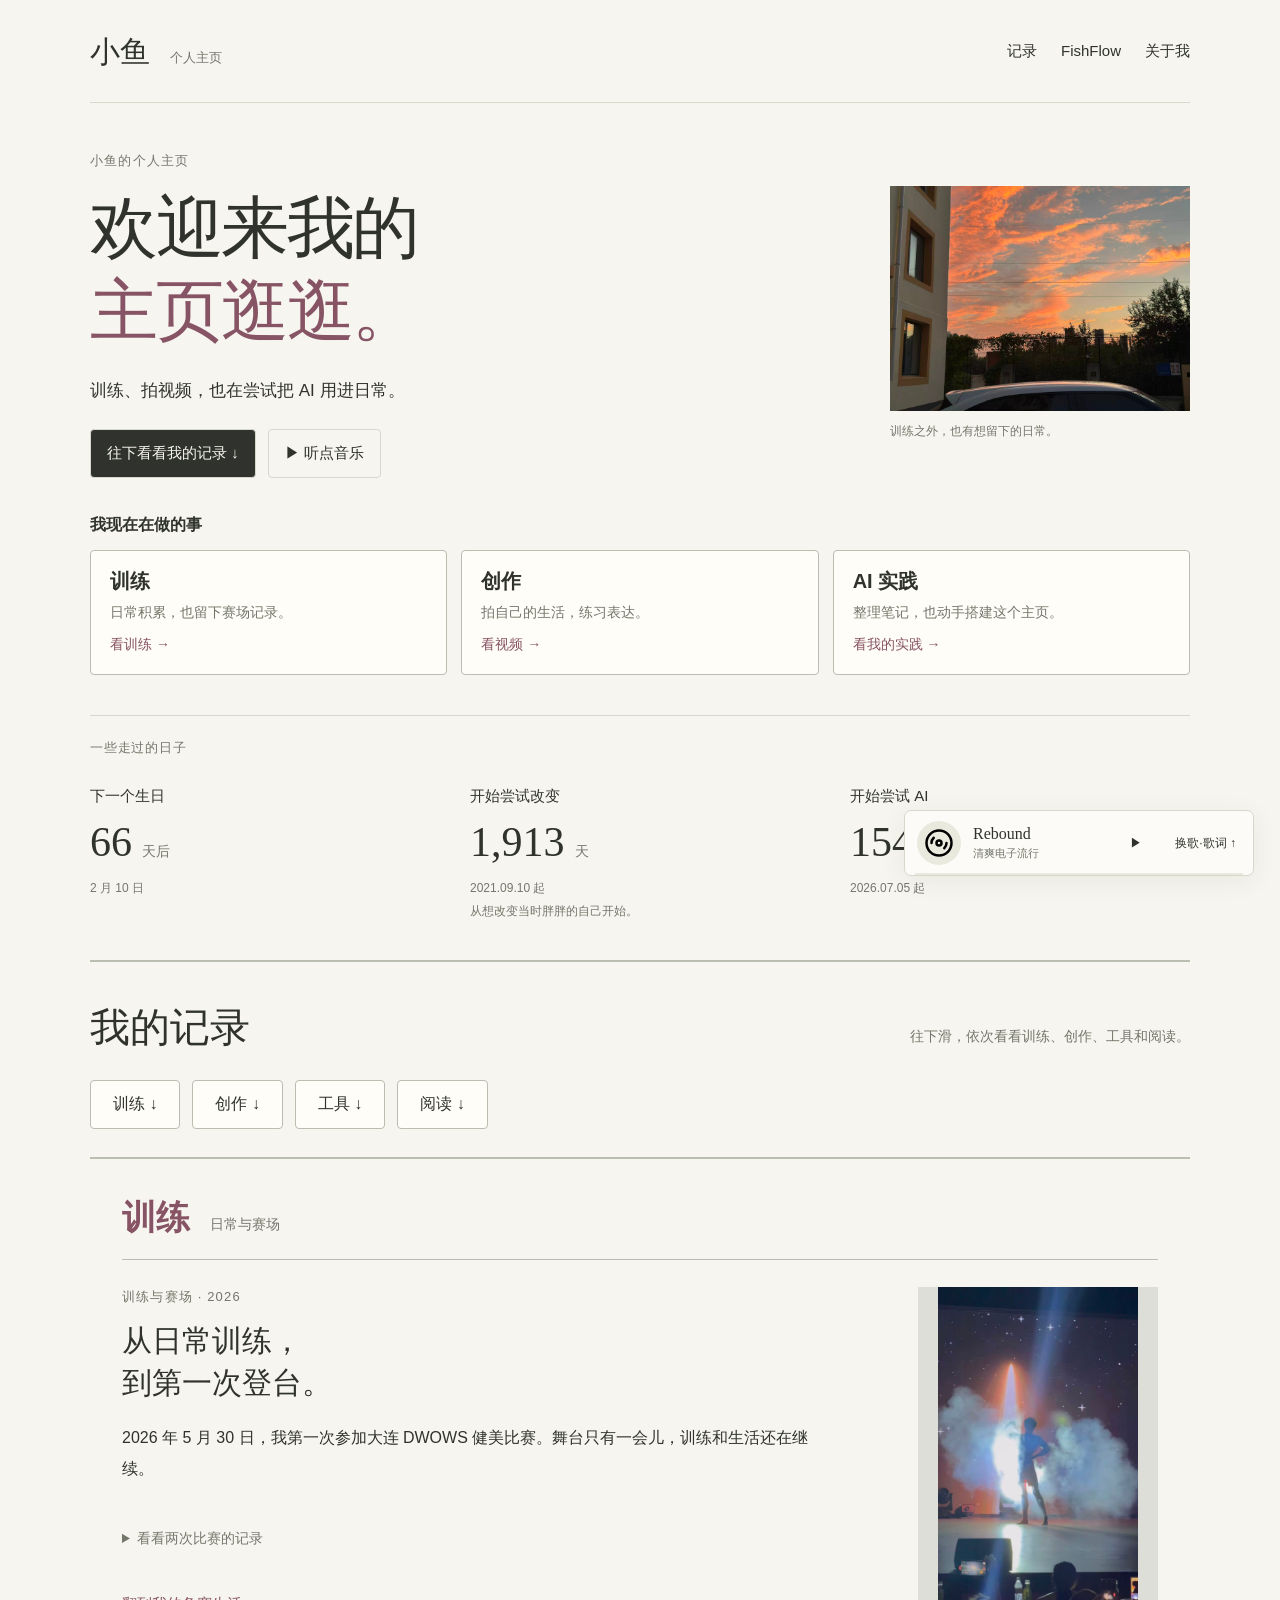
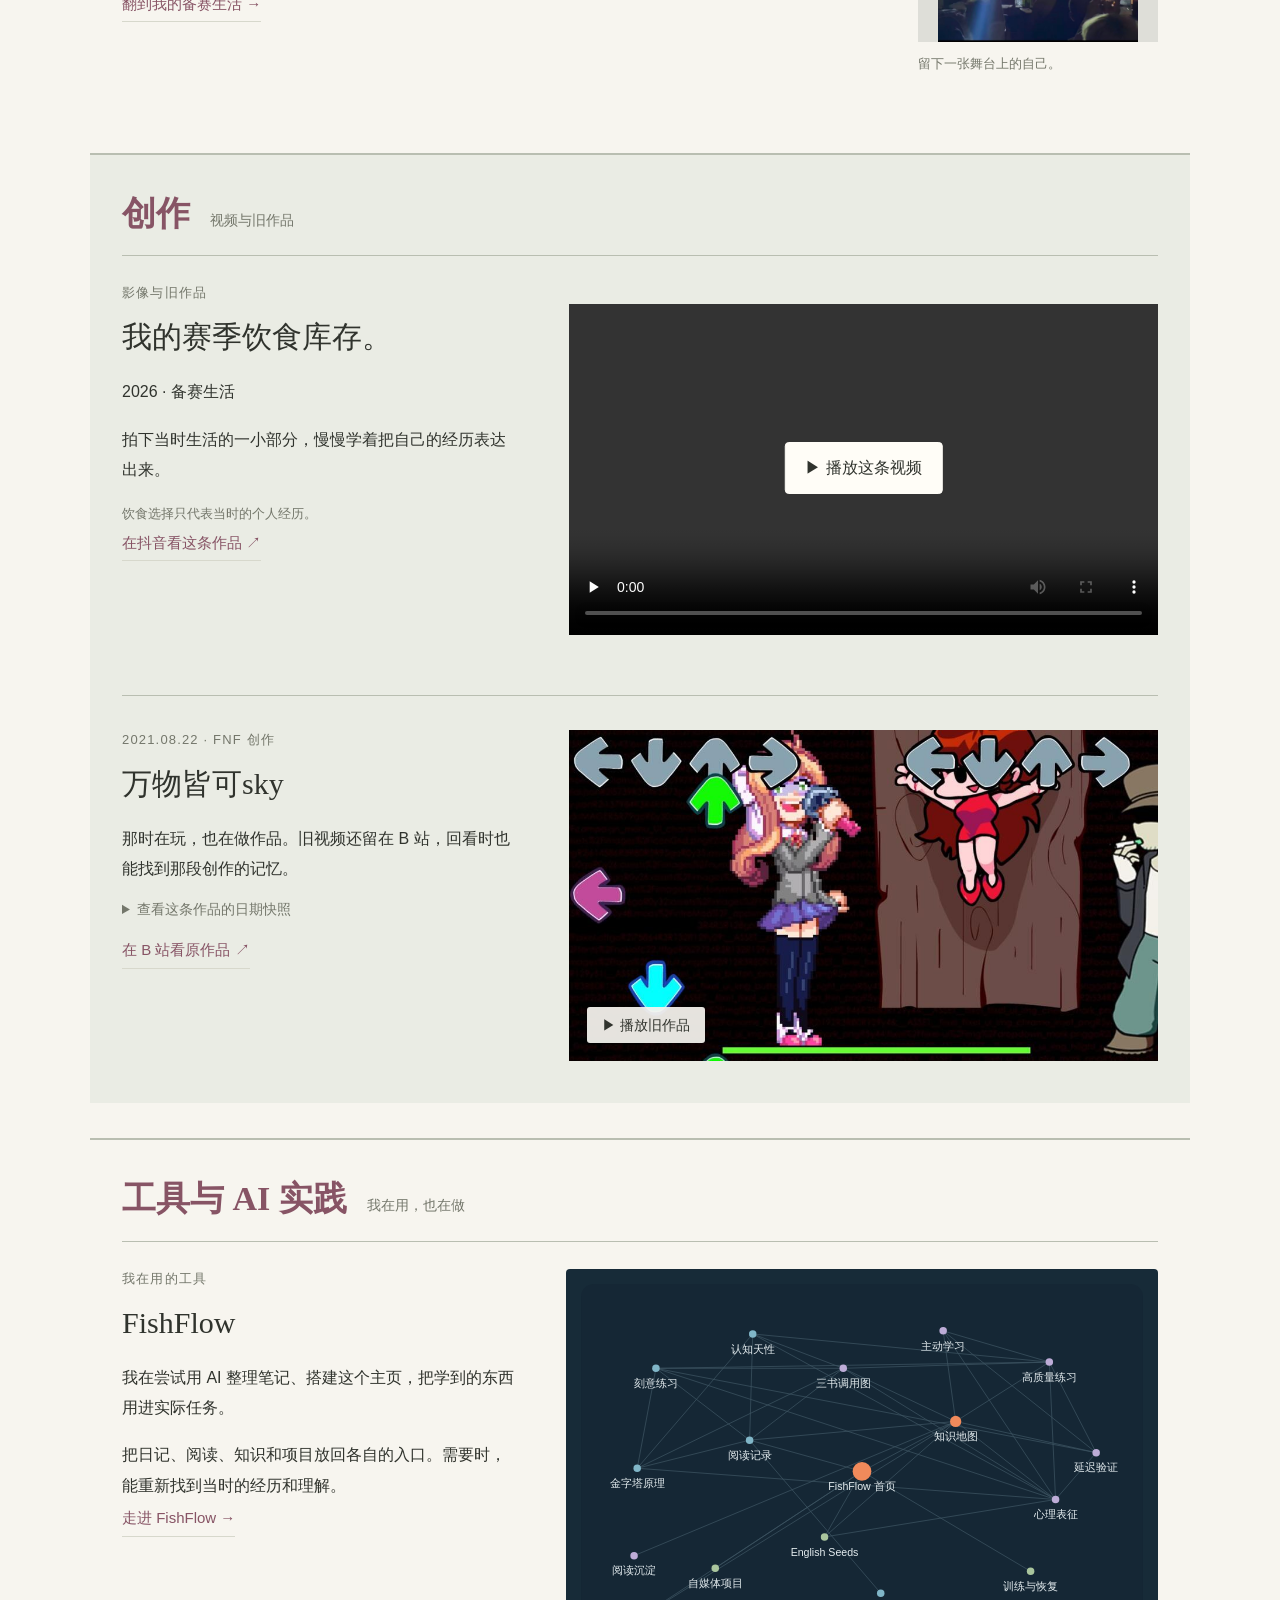
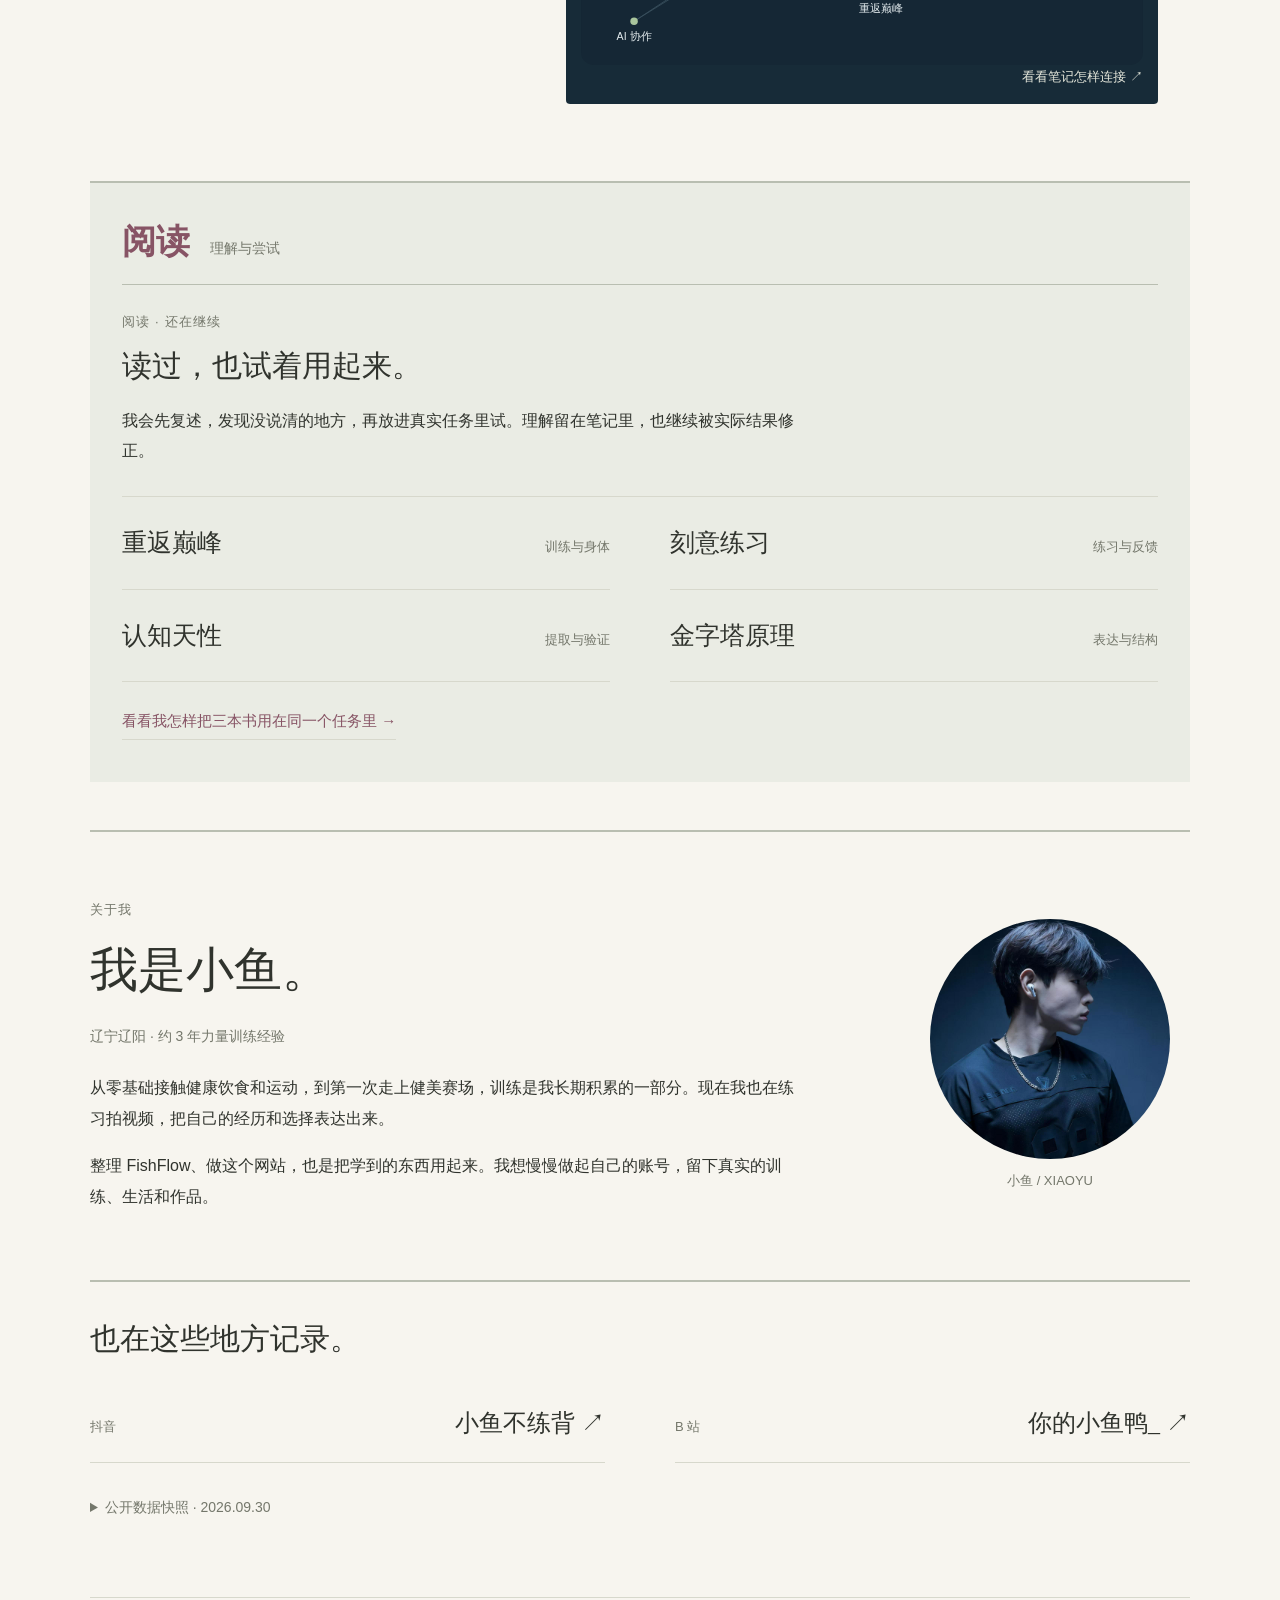
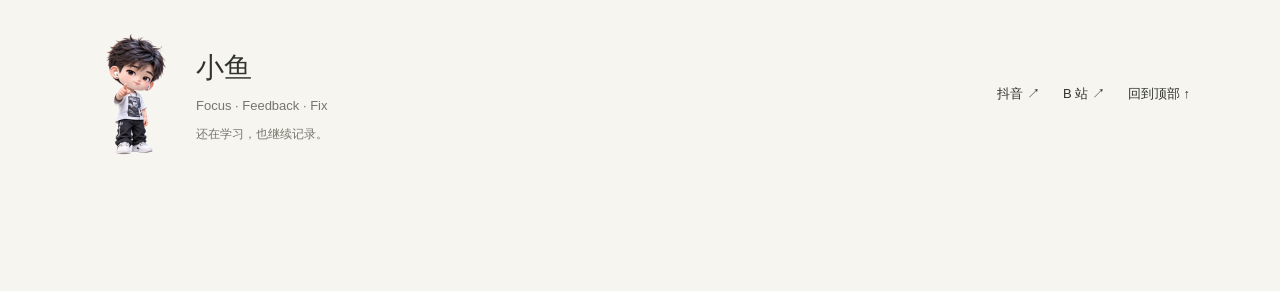
==== commit 37fd4124: "Clarify homepage entry points and show all record sections" ====
--- a/index.html
+++ b/index.html
@@ -1,6 +1,9 @@
-<!doctype html><html lang="zh-CN"><head><meta charset="UTF-8"><meta name="viewport" content="width=device-width,initial-scale=1"><meta name="theme-color" content="#F7F5EF"><title>小鱼</title><meta name="description" content="这里有我的训练、创作、阅读，还有一些日常。"><meta property="og:title" content="小鱼"><meta property="og:description" content="这里有我的训练、创作、阅读，还有一些日常。"><meta property="og:type" content="website"><meta property="og:url" content="https://yuy530950-ux.github.io/xiaoyu-homepage-public/"><link rel="canonical" href="https://yuy530950-ux.github.io/xiaoyu-homepage-public/"><link rel="icon" href="./favicon.svg" type="image/svg+xml"><link rel="stylesheet" href="./styles.css?v=2026-10-04"><script src="./site.js?v=2.1.3-music" defer></script><script src="./music.js?v=2.1.3-music" defer></script><script src="./life-records.js?v=2.1.3-music" defer></script><script src="./milestones.js?v=2026-10-04" defer></script></head><body id="top"><a class="skip-link" href="#main">跳到主要内容</a><header class="site-header container"><a class="brand" href="./index.html" aria-label="小鱼，返回主页">小鱼<span>个人主页</span></a><nav class="site-nav" aria-label="主导航"><a href="./index.html#records">记录</a><a href="./fishflow.html">FishFlow</a><a href="./index.html#about">关于我</a></nav></header>
+<!doctype html><html lang="zh-CN"><head><meta charset="UTF-8"><meta name="viewport" content="width=device-width,initial-scale=1"><meta name="theme-color" content="#F7F5EF"><title>小鱼</title><meta name="description" content="这里有我的训练、创作、阅读，还有一些日常。"><meta property="og:title" content="小鱼"><meta property="og:description" content="这里有我的训练、创作、阅读，还有一些日常。"><meta property="og:type" content="website"><meta property="og:url" content="https://yuy530950-ux.github.io/xiaoyu-homepage-public/"><link rel="canonical" href="https://yuy530950-ux.github.io/xiaoyu-homepage-public/"><link rel="icon" href="./favicon.svg" type="image/svg+xml"><link rel="stylesheet" href="./styles.css?v=2026-10-04"><link rel="stylesheet" href="./clarity.css?v=2026-10-05"><script src="./site.js?v=2.1.3-music" defer></script><script src="./music.js?v=2026-10-05" defer></script><script src="./life-records.js?v=2026-10-05" defer></script><script src="./milestones.js?v=2026-10-04" defer></script></head><body id="top" class="home-clarity"><a class="skip-link" href="#main">跳到主要内容</a><header class="site-header container"><a class="brand" href="./index.html" aria-label="小鱼，返回主页">小鱼<span>个人主页</span></a><nav class="site-nav" aria-label="主导航"><a href="./index.html#records">记录</a><a href="./fishflow.html">FishFlow</a><a href="./index.html#about">关于我</a></nav></header>
 <main id="main">
-<section class="hero container" aria-labelledby="hero-title"><p class="eyebrow">小鱼的个人主页</p><h1 id="hero-title">欢迎来我的<br><em>主页逛逛。</em></h1><div class="hero-bottom"><div><p class="hero-lead">这里有我的训练、创作、阅读，<br>还有一些日常。</p><a class="text-link hero-link" href="#records">看看我的记录 ↓</a></div><figure class="hero-photo"><img src="./media/evening-sky.jpg" width="1707" height="1280" alt="楼边与树梢上方的橙红色晚霞"><figcaption>训练之外，也有想留下的日常。</figcaption></figure></div></section>
+<section class="hero container" aria-labelledby="hero-title">
+<div class="hero-intro"><div><p class="eyebrow">小鱼的个人主页</p><h1 id="hero-title">欢迎来我的<br><em>主页逛逛。</em></h1><p class="hero-lead">训练、拍视频，也在尝试把 AI 用进日常。</p><div class="hero-actions"><a class="button button-dark" href="#records">往下看看我的记录 ↓</a><button id="hero-music-toggle" class="button" type="button" aria-label="播放主页音乐">▶ 听点音乐</button></div></div><figure class="hero-photo"><img src="./media/evening-sky.jpg" width="1707" height="1280" alt="楼边与树梢上方的橙红色晚霞"><figcaption>训练之外，也有想留下的日常。</figcaption></figure></div>
+<div class="hero-now"><h2>我现在在做的事</h2><nav class="now-links" aria-label="现在在做的事"><a href="#chapter-training"><strong>训练</strong><span>日常积累，也留下赛场记录。</span><b>看训练 →</b></a><a href="#chapter-creative"><strong>创作</strong><span>拍自己的生活，练习表达。</span><b>看视频 →</b></a><a href="#chapter-tools"><strong>AI 实践</strong><span>整理笔记，也动手搭建这个主页。</span><b>看我的实践 →</b></a></nav></div>
+</section>
 <section class="milestones container" aria-labelledby="milestones-title" data-milestones data-birthday-month="2" data-birthday-day="10" data-change-start="2021-09-10" data-ai-start="2026-07-05">
 <h2 id="milestones-title" class="eyebrow">一些走过的日子</h2>
 <dl class="milestone-list">
@@ -10,18 +13,18 @@
 </dl>
 <noscript><p class="small-note">生日是 2 月 10 日；2021.09.10 开始尝试改变，2026.07.05 开始尝试 AI。开启浏览器脚本后可查看每日更新的天数。</p></noscript>
 </section>
-<section class="records container" id="records" aria-labelledby="records-title"><div class="section-heading"><h2 id="records-title">翻开我的几页记录。</h2><p>做过的事，还有正在学的东西。</p></div>
-<div id="life-player" class="chapter-browser" data-chapter="training"><div class="chapter-nav" role="tablist" aria-label="选择记录栏目"><button type="button" role="tab" id="tab-training" aria-controls="chapter-training" aria-selected="true" tabindex="0" data-chapter="training">训练</button><button type="button" role="tab" id="tab-creative" aria-controls="chapter-creative" aria-selected="false" tabindex="-1" data-chapter="creative">创作</button><button type="button" role="tab" id="tab-tools" aria-controls="chapter-tools" aria-selected="false" tabindex="-1" data-chapter="tools">工具</button><button type="button" role="tab" id="tab-reading" aria-controls="chapter-reading" aria-selected="false" tabindex="-1" data-chapter="reading">阅读</button></div><div class="chapter-stories">
-<article id="chapter-training" class="chapter-panel" role="tabpanel" aria-labelledby="tab-training" tabindex="0"><div class="training-layout"><div><p class="eyebrow">训练与赛场 · 2026</p><h3 id="training-record">从日常训练，<br>到第一次登台。</h3><p>2026 年 5 月 30 日，我第一次参加大连 DWOWS 健美比赛。舞台只有一会儿，训练和生活还在继续。</p><details class="project-details"><summary>看看两次比赛的记录</summary><p><strong>2026.05.30 · 大连 DWOWS</strong><br>共报 4 个组。青年组小组冠军、全场第 8 / 11；另外 3 个组第三名。</p><p><strong>2026 年 9 月 · 沈阳聚力</strong><br>最好成绩：组第六。</p></details><a class="text-link" href="#film-record">翻到我的备赛生活 →</a></div><figure class="stage-photo"><img src="./media/stage-moment.jpg" width="968" height="1714" alt="小鱼在健美舞台上的照片" loading="lazy"><figcaption>留下一张舞台上的自己。</figcaption></figure></div></article>
-<article id="chapter-creative" class="chapter-panel" role="tabpanel" aria-labelledby="tab-creative" tabindex="0" hidden><p class="eyebrow">影像与旧作品</p><div class="creative-story"><div><h3 id="film-record">我的赛季饮食库存。</h3><p>2026 · 备赛生活</p><p>拍下当时生活的一小部分，慢慢学着把自己的经历表达出来。</p><p class="small-note">饮食选择只代表当时的个人经历。</p><a class="text-link" href="https://www.douyin.com/video/7662977046944234611" target="_blank" rel="noopener noreferrer">在抖音看这条作品 ↗</a></div><video id="training-film" controls playsinline preload="metadata" aria-label="小鱼的赛季饮食库存视频"><source src="./media/prep-pantry.mp4" type="video/mp4"></video></div>
-<div class="creative-story older-story"><div><p class="eyebrow">2021.08.22 · FNF 创作</p><h3>万物皆可sky</h3><p>那时在玩，也在做作品。旧视频还留在 B 站，回看时也能找到那段创作的记忆。</p><details><summary>查看这条作品的日期快照</summary><p>106.5 万播放 · 2026.10.02 核验。平台的最新数据可能不同。</p></details><a class="text-link" href="https://www.bilibili.com/video/BV1u64y1v7vH/" target="_blank" rel="noopener noreferrer">在 B 站看原作品 ↗</a></div><div class="chapter-video"><button type="button" id="fnf-play" class="chapter-video-cover" aria-label="播放 万物皆可sky"><img src="./media/fnf-sky-cover.jpg" width="1200" height="630" alt="2021 年作品 万物皆可sky 的画面" loading="lazy"><span>▶ 播放旧作品</span></button><iframe id="fnf-frame" src="about:blank" title="万物皆可sky，B 站作品播放器" allow="autoplay; fullscreen; picture-in-picture" allowfullscreen hidden></iframe><button id="fnf-stop" type="button" hidden>停止作品播放</button></div></div></article>
-<article id="chapter-tools" class="chapter-panel" role="tabpanel" aria-labelledby="tab-tools" tabindex="0" hidden><div class="tools-layout"><div><p class="eyebrow">我在用的工具</p><h3 id="fishflow-record">FishFlow</h3><p>把日记、阅读、知识和项目放回各自的入口。需要时，能重新找到当时的经历和理解。</p><a class="text-link" href="./fishflow.html">走进 FishFlow →</a></div><a class="graph-preview" href="./fishflow.html#map" aria-label="打开 FishFlow 公开笔记图谱"><img src="./media/fishflow-map.svg" width="900" height="610" alt="FishFlow 的公开笔记关系图，17 个节点、40 条关系" loading="lazy"><span>看看笔记怎样连接 ↗</span></a></div></article>
-<article id="chapter-reading" class="chapter-panel" role="tabpanel" aria-labelledby="tab-reading" tabindex="0" hidden><p class="eyebrow">阅读 · 还在继续</p><h3 id="reading-record">读过，也试着用起来。</h3><p class="reading-intro">我会先复述，发现没说清的地方，再放进真实任务里试。理解留在笔记里，也继续被实际结果修正。</p><div class="book-list"><div><strong>重返巅峰</strong><span>训练与身体</span></div><div><strong>刻意练习</strong><span>练习与反馈</span></div><div><strong>认知天性</strong><span>提取与验证</span></div><div><strong>金字塔原理</strong><span>表达与结构</span></div></div><a class="text-link" href="./fishflow.html#application">看看我怎样把三本书用在同一个任务里 →</a></article>
+<section class="records container" id="records" aria-labelledby="records-title"><div class="section-heading"><h2 id="records-title">我的记录</h2><p>往下滑，依次看看训练、创作、工具和阅读。</p></div>
+<div id="life-player" class="chapter-browser"><nav class="chapter-nav" aria-label="跳到记录区域"><a href="#chapter-training">训练 ↓</a><a href="#chapter-creative">创作 ↓</a><a href="#chapter-tools">工具 ↓</a><a href="#chapter-reading">阅读 ↓</a></nav><div class="chapter-stories">
+<article id="chapter-training" class="chapter-panel" aria-labelledby="section-training-title" tabindex="-1"><header class="record-section-heading"><h3 id="section-training-title">训练</h3><p>日常与赛场</p></header><div class="training-layout"><div><p class="eyebrow">训练与赛场 · 2026</p><h4 id="training-record">从日常训练，<br>到第一次登台。</h4><p>2026 年 5 月 30 日，我第一次参加大连 DWOWS 健美比赛。舞台只有一会儿，训练和生活还在继续。</p><details class="project-details"><summary>看看两次比赛的记录</summary><p><strong>2026.05.30 · 大连 DWOWS</strong><br>共报 4 个组。青年组小组冠军、全场第 8 / 11；另外 3 个组第三名。</p><p><strong>2026 年 9 月 · 沈阳聚力</strong><br>最好成绩：组第六。</p></details><a class="text-link" href="#film-record">翻到我的备赛生活 →</a></div><figure class="stage-photo"><img src="./media/stage-moment.jpg" width="968" height="1714" alt="小鱼在健美舞台上的照片" loading="lazy"><figcaption>留下一张舞台上的自己。</figcaption></figure></div></article>
+<article id="chapter-creative" class="chapter-panel" aria-labelledby="section-creative-title" tabindex="-1"><header class="record-section-heading"><h3 id="section-creative-title">创作</h3><p>视频与旧作品</p></header><p class="eyebrow">影像与旧作品</p><div class="creative-story"><div><h4 id="film-record">我的赛季饮食库存。</h4><p>2026 · 备赛生活</p><p>拍下当时生活的一小部分，慢慢学着把自己的经历表达出来。</p><p class="small-note">饮食选择只代表当时的个人经历。</p><a class="text-link" href="https://www.douyin.com/video/7662977046944234611" target="_blank" rel="noopener noreferrer">在抖音看这条作品 ↗</a></div><div class="video-preview"><button type="button" id="training-film-play" class="native-video-play" aria-controls="training-film">▶ 播放这条视频</button><video id="training-film" controls playsinline preload="none" aria-label="小鱼的赛季饮食库存视频"><source src="./media/prep-pantry.mp4" type="video/mp4"></video></div></div>
+<div class="creative-story older-story"><div><p class="eyebrow">2021.08.22 · FNF 创作</p><h4 id="fnf-record">万物皆可sky</h4><p>那时在玩，也在做作品。旧视频还留在 B 站，回看时也能找到那段创作的记忆。</p><details><summary>查看这条作品的日期快照</summary><p>106.5 万播放 · 2026.10.02 核验。平台的最新数据可能不同。</p></details><a class="text-link" href="https://www.bilibili.com/video/BV1u64y1v7vH/" target="_blank" rel="noopener noreferrer">在 B 站看原作品 ↗</a></div><div class="chapter-video"><button type="button" id="fnf-play" class="chapter-video-cover" aria-label="播放 万物皆可sky"><img src="./media/fnf-sky-cover.jpg" width="1200" height="630" alt="2021 年作品 万物皆可sky 的画面" loading="lazy"><span>▶ 播放旧作品</span></button><iframe id="fnf-frame" src="about:blank" title="万物皆可sky，B 站作品播放器" allow="autoplay; fullscreen; picture-in-picture" allowfullscreen hidden></iframe><button id="fnf-stop" type="button" hidden>停止作品播放</button></div></div></article>
+<article id="chapter-tools" class="chapter-panel" aria-labelledby="section-tools-title" tabindex="-1"><header class="record-section-heading"><h3 id="section-tools-title">工具与 AI 实践</h3><p>我在用，也在做</p></header><div class="tools-layout"><div><p class="eyebrow">我在用的工具</p><h4 id="fishflow-record">FishFlow</h4><p>我在尝试用 AI 整理笔记、搭建这个主页，把学到的东西用进实际任务。</p><p>把日记、阅读、知识和项目放回各自的入口。需要时，能重新找到当时的经历和理解。</p><a class="text-link" href="./fishflow.html">走进 FishFlow →</a></div><a class="graph-preview" href="./fishflow.html#map" aria-label="打开 FishFlow 公开笔记图谱"><img src="./media/fishflow-map.svg" width="900" height="610" alt="FishFlow 的公开笔记关系图，17 个节点、40 条关系" loading="lazy"><span>看看笔记怎样连接 ↗</span></a></div></article>
+<article id="chapter-reading" class="chapter-panel" aria-labelledby="section-reading-title" tabindex="-1"><header class="record-section-heading"><h3 id="section-reading-title">阅读</h3><p>理解与尝试</p></header><p class="eyebrow">阅读 · 还在继续</p><h4 id="reading-record">读过，也试着用起来。</h4><p class="reading-intro">我会先复述，发现没说清的地方，再放进真实任务里试。理解留在笔记里，也继续被实际结果修正。</p><div class="book-list"><div><strong>重返巅峰</strong><span>训练与身体</span></div><div><strong>刻意练习</strong><span>练习与反馈</span></div><div><strong>认知天性</strong><span>提取与验证</span></div><div><strong>金字塔原理</strong><span>表达与结构</span></div></div><a class="text-link" href="./fishflow.html#application">看看我怎样把三本书用在同一个任务里 →</a></article>
 </div></div></section>
 <section class="about container" id="about" aria-labelledby="about-title"><div class="about-copy"><p class="eyebrow">关于我</p><h2 id="about-title">我是小鱼。</h2><p class="profile-facts">辽宁辽阳 · 约 3 年力量训练经验</p><p>从零基础接触健康饮食和运动，到第一次走上健美赛场，训练是我长期积累的一部分。现在我也在练习拍视频，把自己的经历和选择表达出来。</p><p>整理 FishFlow、做这个网站，也是把学到的东西用起来。我想慢慢做起自己的账号，留下真实的训练、生活和作品。</p></div><figure class="about-portrait"><img src="./media/xiaoyu-portrait.jpg" width="1280" height="1280" alt="小鱼的侧脸照片" loading="lazy"><figcaption>小鱼 / XIAOYU</figcaption></figure></section>
 <section class="accounts container" id="accounts" aria-labelledby="accounts-title"><h2 id="accounts-title">也在这些地方记录。</h2><div class="account-links"><a href="https://www.douyin.com/user/MS4wLjABAAAAREL2kKN2-3KFhaEUhRp0pKYmn9fHabDOpQyfHG3v3TfUt0Ww7nI0zHm55gkjGED8" target="_blank" rel="noopener noreferrer"><span>抖音</span><strong>小鱼不练背 ↗</strong></a><a href="https://space.bilibili.com/470591883" target="_blank" rel="noopener noreferrer"><span>B 站</span><strong>你的小鱼鸭_ ↗</strong></a></div><details class="account-snapshot"><summary>公开数据快照 · 2026.09.30</summary><p>抖音：281 粉丝，15 作品，公开获赞 1.7 万。<br>B 站：1,610 粉丝，39 投稿。</p><p class="small-note">只记录当时核验的公开数字，最新数据请看平台主页。</p></details></section>
 </main><footer class="site-footer container"><div class="footer-identity"><button class="character-button" type="button" aria-label="和小鱼的小分身打个招呼"><img src="./media/xiaoyu-chibi.png" width="1024" height="1536" alt="小鱼的 Q 版小分身" loading="lazy"></button><div><a class="footer-brand" href="./index.html">小鱼</a><p>Focus · Feedback · Fix</p><small id="character-message" role="status">还在学习，也继续记录。</small></div></div><nav class="footer-links" aria-label="页脚导航"><a href="https://www.douyin.com/user/MS4wLjABAAAAREL2kKN2-3KFhaEUhRp0pKYmn9fHabDOpQyfHG3v3TfUt0Ww7nI0zHm55gkjGED8" target="_blank" rel="noopener noreferrer">抖音 ↗</a><a href="https://space.bilibili.com/470591883" target="_blank" rel="noopener noreferrer">B 站 ↗</a><a href="#top">回到顶部 ↑</a></nav></footer><section class="music-widget" id="music-widget" aria-label="主页音乐">
-<audio id="site-audio" preload="auto" loop src="https://github.com/yuy530950-ux/xiaoyu-homepage-public/releases/download/music-web-v2.1.2/rebound.m4a"></audio>
+<audio id="site-audio" preload="none" loop src="https://github.com/yuy530950-ux/xiaoyu-homepage-public/releases/download/music-web-v2.1.2/rebound.m4a"></audio>
 <div class="music-panel" id="music-panel" aria-labelledby="music-heading" hidden>
 <div class="music-panel-head"><span class="eyebrow">陪你逛逛的三首歌</span><button id="music-close" type="button">收起 ↓</button></div>
 <div class="record-heading"><img class="record-icon" src="./media/disc-3.svg" width="76" height="76" alt=""><div><h2 id="music-heading">Rebound</h2><p id="music-artist">Josh Woodward</p></div></div>
@@ -40,5 +43,5 @@
 <p class="music-credit"><a id="music-source" href="https://www.joshwoodward.com/song/Rebound" target="_blank" rel="noopener noreferrer">Rebound — Josh Woodward</a> · <a id="music-license" href="https://creativecommons.org/licenses/by/4.0/" target="_blank" rel="noopener noreferrer">CC BY 4.0</a><span>为网页播放压缩 · 未剪辑 · 歌词分句与时间整理</span></p>
 <p class="music-status" id="music-status" role="status">点一下，听首歌。</p><button type="button" id="music-retry" hidden>重试</button>
 </div>
-<div class="music-dock"><button class="dock-record" type="button" id="music-expand" aria-controls="music-panel" aria-expanded="false" aria-label="展开唱片与歌词"><img class="record-icon" src="./media/disc-3.svg" width="44" height="44" alt=""></button><div><strong id="dock-title">Rebound</strong><span id="dock-status">清爽电子流行</span></div><button type="button" id="dock-toggle" aria-label="播放 Rebound">▶</button><button type="button" id="dock-open">展开 ↑</button><progress id="dock-progress" max="174" value="0" aria-label="歌曲播放进度"></progress></div>
+<div class="music-dock"><button class="dock-record" type="button" id="music-expand" aria-controls="music-panel" aria-expanded="false" aria-label="展开唱片与歌词"><img class="record-icon" src="./media/disc-3.svg" width="44" height="44" alt=""></button><div><strong id="dock-title">Rebound</strong><span id="dock-status">清爽电子流行</span></div><button type="button" id="dock-toggle" aria-label="播放 Rebound">▶</button><button type="button" id="dock-open" aria-controls="music-panel">换歌·歌词 ↑</button><progress id="dock-progress" max="174" value="0" aria-label="歌曲播放进度"></progress></div>
 </section></body></html>
--- a/clarity.css
+++ b/clarity.css
@@ -0,0 +1,61 @@
+/* Homepage entry points and distinct, continuously visible record sections. */
+.home-clarity .site-nav{font-size:15px;gap:24px}
+.home-clarity .hero{padding:48px 0 40px}
+.hero-intro{display:grid;grid-template-columns:minmax(0,1fr) 300px;gap:55px;align-items:center}
+.home-clarity .hero h1{font-size:clamp(44px,5.4vw,68px);margin-top:15px;letter-spacing:-.035em}
+.home-clarity .hero-lead{font-size:17px;margin-top:22px}
+.home-clarity .hero-actions{gap:12px;margin-top:22px;align-items:center}
+.home-clarity .hero-actions .button{font-size:15px;padding:9px 16px;min-height:46px}
+.home-clarity .hero-photo{width:100%;margin:0}
+.home-clarity .hero-photo figcaption{text-align:left}
+.hero-now{margin-top:34px}
+.hero-now>h2{font-family:inherit;font-size:16px;font-weight:600;line-height:1.6;margin-bottom:13px}
+.now-links{display:grid;grid-template-columns:repeat(3,minmax(0,1fr));gap:14px}
+.now-links>a{border:1px solid #b9beb1;border-radius:4px;padding:16px 19px;background:#fffdf7;display:grid;gap:5px;min-height:125px}
+.now-links>a:hover{border-color:var(--accent);background:#f0ebe9}
+.now-links strong{font-size:20px;font-weight:600;line-height:1.4}
+.now-links span{font-size:14px;color:var(--muted);line-height:1.7}
+.now-links b{font-size:14px;color:var(--accent);font-weight:500}
+.home-clarity .milestones{border-top:1px solid var(--line);padding-top:22px}
+.home-clarity .records{padding-top:38px;padding-bottom:48px;border-top:2px solid #b9beb1}
+.home-clarity .section-heading h2{font-size:40px}
+.home-clarity .chapter-nav{gap:12px;border:0;margin:24px 0 28px;flex-wrap:wrap}
+.chapter-nav>a{padding:8px 22px;border:1px solid #b9beb1;border-radius:4px;min-height:44px;font-size:16px;background:#fffdf7}
+.chapter-nav>a:hover{border-color:var(--accent);background:#f0ebe9}
+.home-clarity .chapter-stories{padding:0}
+.home-clarity .chapter-panel{min-height:0;scroll-margin-top:24px;padding:35px 32px 42px;border-top:2px solid #b9beb1;outline-offset:5px}
+.home-clarity .chapter-panel+ .chapter-panel{margin-top:35px}
+.home-clarity .chapter-panel:nth-child(even){background:#eaece4}
+.record-section-heading{display:flex;align-items:baseline;gap:20px;border-bottom:1px solid #b9beb1;padding-bottom:18px;margin-bottom:27px}
+.home-clarity .record-section-heading h3{font-size:34px;color:var(--accent);margin:0;font-weight:600}
+.record-section-heading p{font-size:14px;color:var(--muted)}
+.home-clarity .chapter-panel h4{font:400 30px/1.4 var(--serif);margin:12px 0 19px}
+.home-clarity .training-layout{gap:65px}
+.home-clarity .older-story{border-top-color:#b9beb1}
+.video-preview{position:relative;min-width:0;background:#20231f;aspect-ratio:16/9}
+.video-preview video{display:block;width:100%;height:100%;margin:0!important}
+.native-video-play{position:absolute;z-index:1;inset:calc(50% - 28px) auto auto 50%;transform:translateX(-50%);white-space:nowrap;background:#fffdf7;color:var(--ink);border:1px solid #fffdf7;padding:10px 20px;font-size:16px;min-height:52px}
+.native-video-play:hover{background:#eaece4}
+.home-clarity .about{border-top:2px solid #b9beb1}
+.home-clarity .accounts{border-top:2px solid #b9beb1}
+.music-dock #dock-toggle{min-width:44px}
+.music-dock #dock-open{white-space:nowrap}
+@media(max-width:900px){.hero-intro{grid-template-columns:minmax(0,1fr) 240px;gap:25px}.now-links>a{padding:14px}.home-clarity .training-layout{gap:35px}}
+@media(max-width:600px){
+ .home-clarity .site-header{min-height:76px}.home-clarity .site-nav{gap:16px;font-size:14px}
+ .home-clarity .hero{padding:30px 0}.hero-intro{display:contents}.hero-intro>div{display:block}
+ .home-clarity .hero h1{font-size:43px;margin-top:12px}.home-clarity .hero-lead{font-size:16px;margin-top:17px}
+ .home-clarity .hero-actions{gap:9px;margin-top:18px}.home-clarity .hero-actions .button{font-size:14px;padding:8px 12px}
+ .hero-now{margin-top:24px}.now-links{grid-template-columns:1fr;gap:9px}
+ .now-links>a{min-height:75px;padding:11px 14px;grid-template-columns:1fr auto;column-gap:12px;row-gap:3px;align-items:center}
+ .now-links strong{font-size:18px}.now-links span{grid-column:1;font-size:13px}.now-links b{grid-column:2;grid-row:1/3;font-size:13px}
+ .home-clarity .hero{display:flex;flex-direction:column}.hero-now{order:1}.home-clarity .hero-photo{order:2;margin-top:25px}
+ .home-clarity .milestones{padding-top:20px}.home-clarity .milestone-list{margin-top:12px}
+ .home-clarity .records{padding-top:28px;padding-bottom:28px}.home-clarity .section-heading h2{font-size:33px}
+ .home-clarity .chapter-nav{display:grid;grid-template-columns:repeat(4,1fr);gap:7px;margin:20px 0 24px}
+ .chapter-nav>a{padding:8px 0;text-align:center;font-size:15px}
+ .home-clarity .chapter-panel{padding:26px 16px 30px;scroll-margin-top:16px}.home-clarity .chapter-panel+.chapter-panel{margin-top:25px}
+ .record-section-heading{display:block;margin-bottom:22px;padding-bottom:14px}.home-clarity .record-section-heading h3{font-size:29px}.record-section-heading p{margin-top:5px;font-size:13px}
+ .home-clarity .chapter-panel h4{font-size:27px}.home-clarity .chapter-panel p{font-size:15px}
+ .video-preview{margin-top:24px}.home-clarity .older-story{margin-top:32px}.home-clarity .graph-preview{padding:10px}
+}
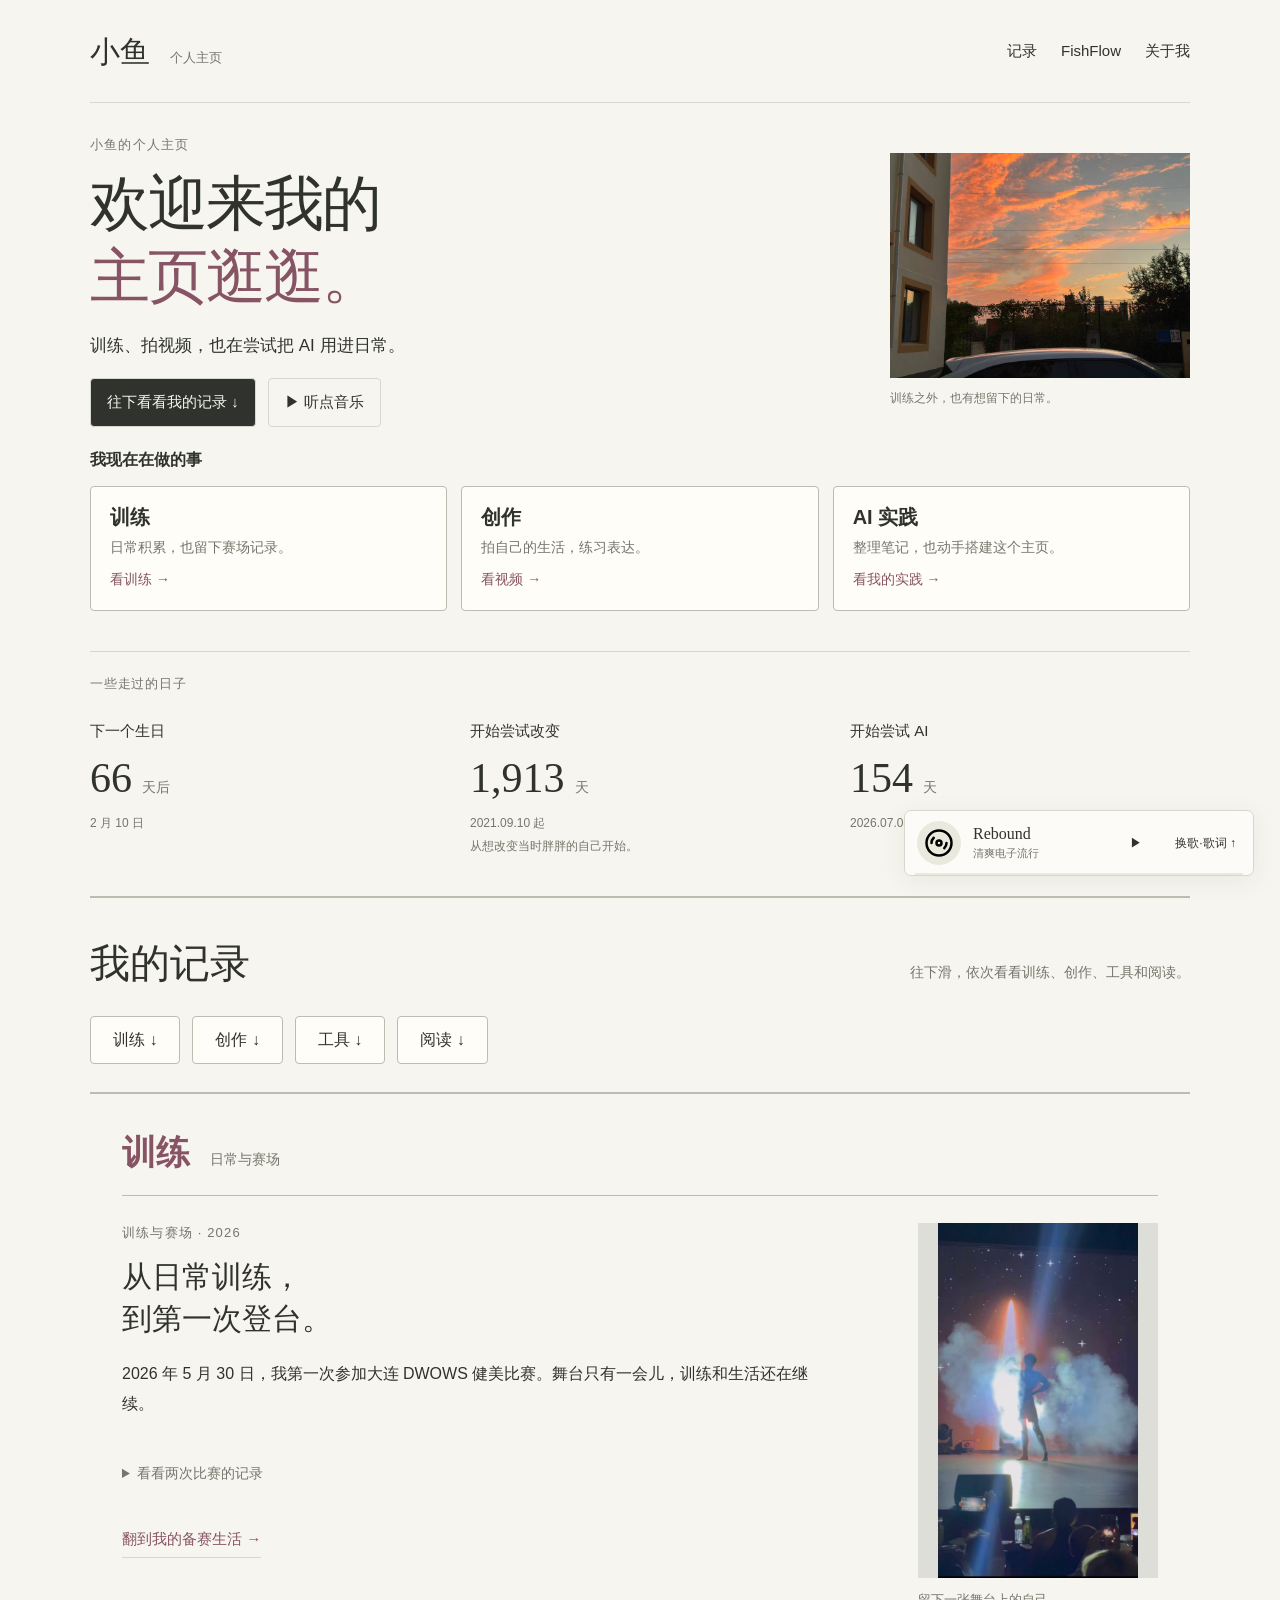
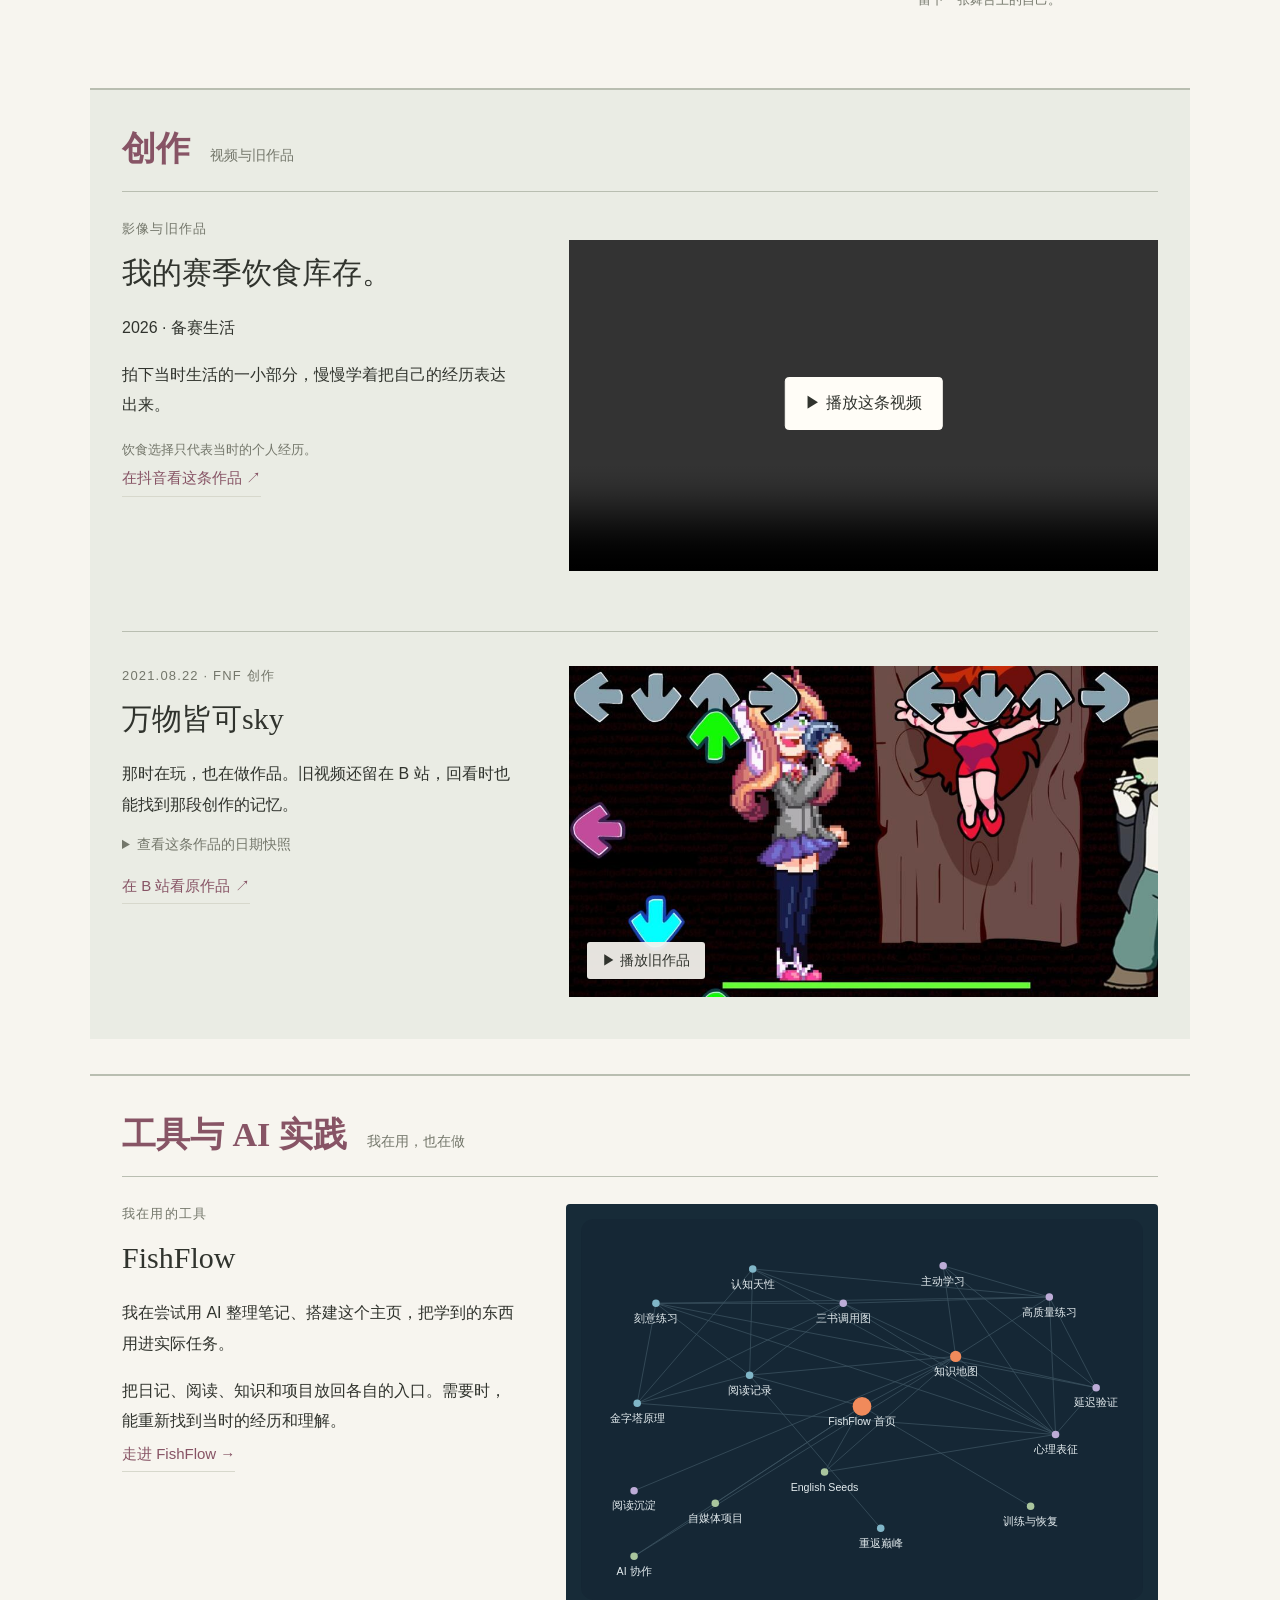
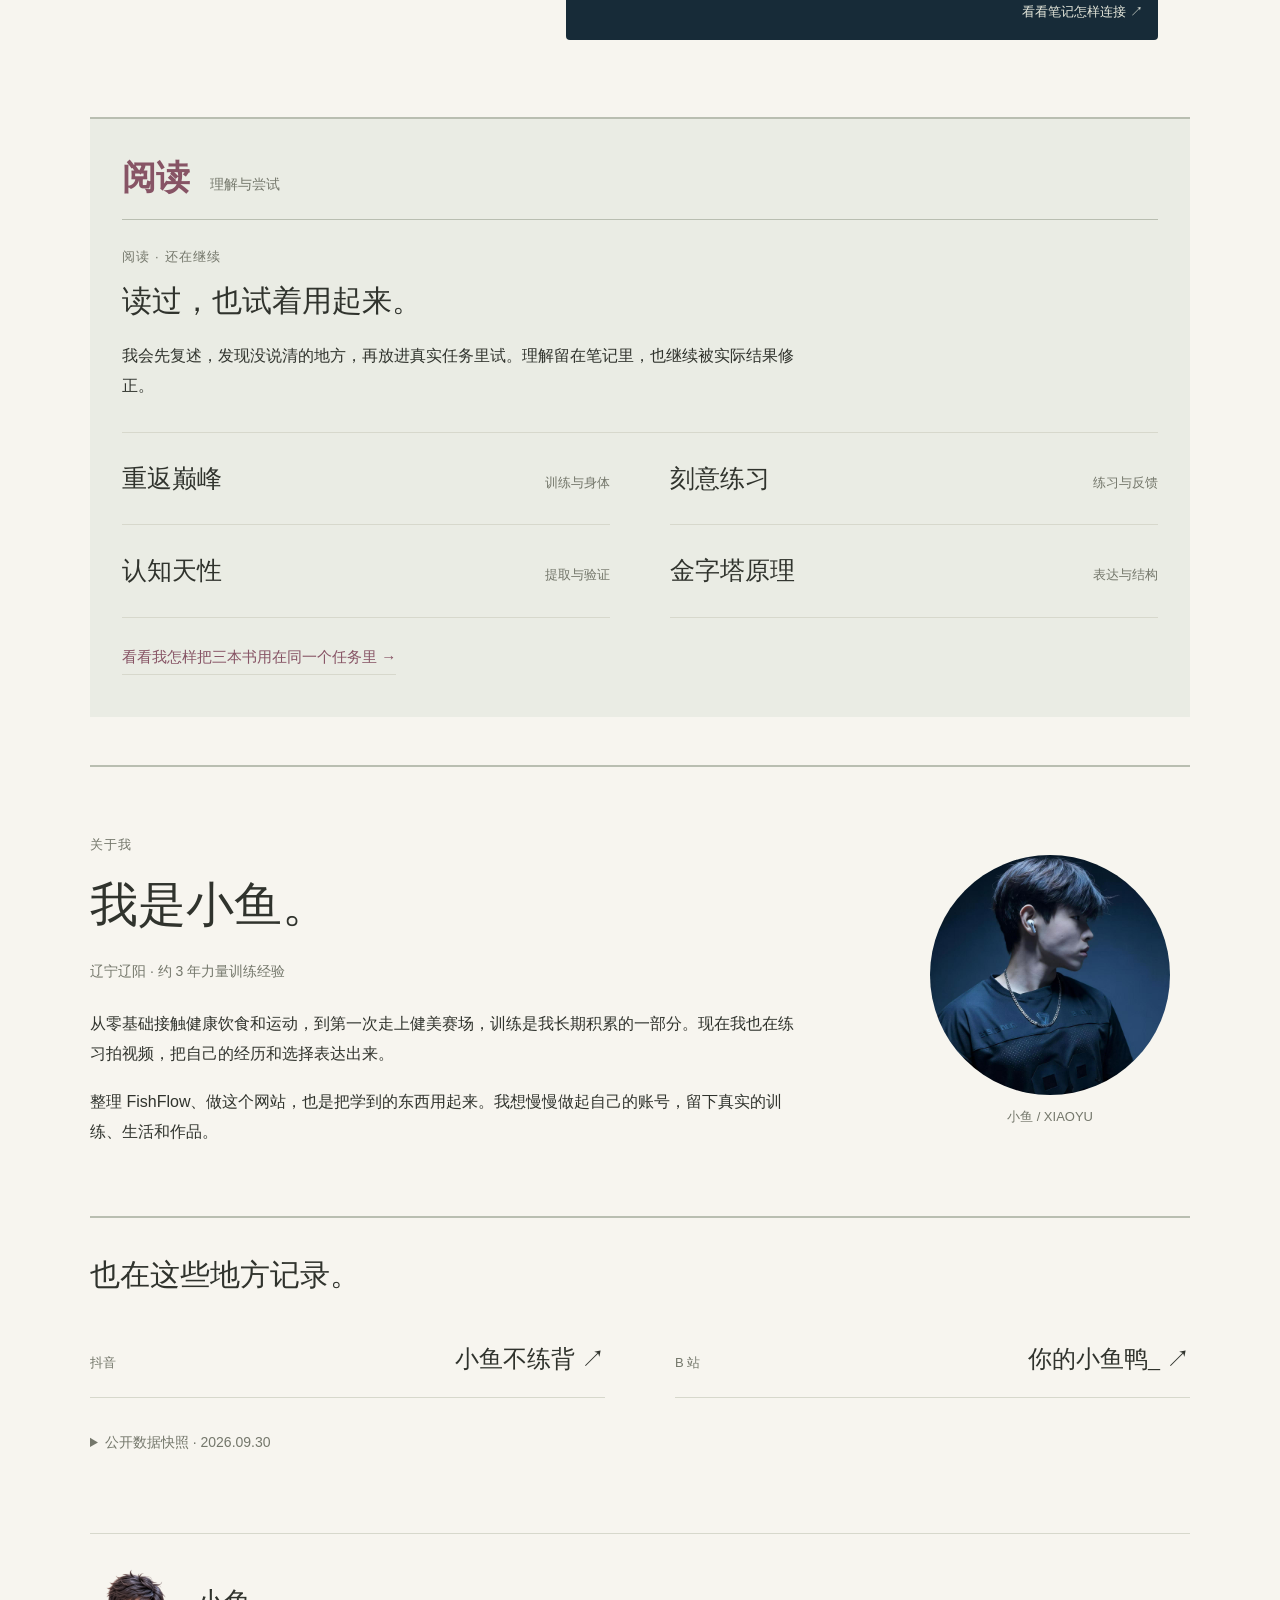
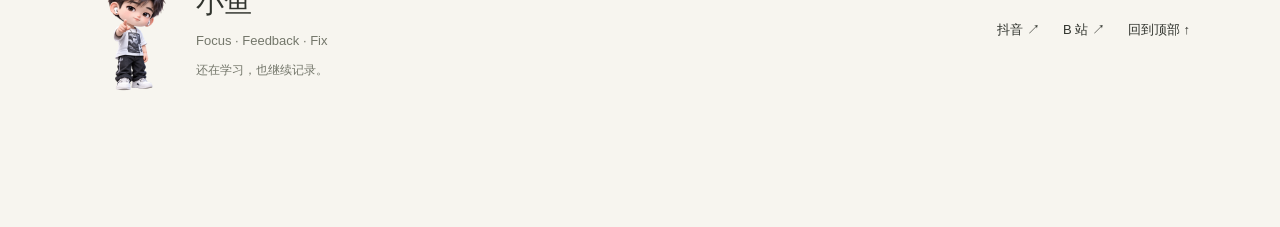
==== commit ac19e79c: "Keep first-screen entry points above the music dock" ====
--- a/index.html
+++ b/index.html
@@ -1,4 +1,4 @@
-<!doctype html><html lang="zh-CN"><head><meta charset="UTF-8"><meta name="viewport" content="width=device-width,initial-scale=1"><meta name="theme-color" content="#F7F5EF"><title>小鱼</title><meta name="description" content="这里有我的训练、创作、阅读，还有一些日常。"><meta property="og:title" content="小鱼"><meta property="og:description" content="这里有我的训练、创作、阅读，还有一些日常。"><meta property="og:type" content="website"><meta property="og:url" content="https://yuy530950-ux.github.io/xiaoyu-homepage-public/"><link rel="canonical" href="https://yuy530950-ux.github.io/xiaoyu-homepage-public/"><link rel="icon" href="./favicon.svg" type="image/svg+xml"><link rel="stylesheet" href="./styles.css?v=2026-10-04"><link rel="stylesheet" href="./clarity.css?v=2026-10-05"><script src="./site.js?v=2.1.3-music" defer></script><script src="./music.js?v=2026-10-05" defer></script><script src="./life-records.js?v=2026-10-05" defer></script><script src="./milestones.js?v=2026-10-04" defer></script></head><body id="top" class="home-clarity"><a class="skip-link" href="#main">跳到主要内容</a><header class="site-header container"><a class="brand" href="./index.html" aria-label="小鱼，返回主页">小鱼<span>个人主页</span></a><nav class="site-nav" aria-label="主导航"><a href="./index.html#records">记录</a><a href="./fishflow.html">FishFlow</a><a href="./index.html#about">关于我</a></nav></header>
+<!doctype html><html lang="zh-CN"><head><meta charset="UTF-8"><meta name="viewport" content="width=device-width,initial-scale=1"><meta name="theme-color" content="#F7F5EF"><title>小鱼</title><meta name="description" content="这里有我的训练、创作、阅读，还有一些日常。"><meta property="og:title" content="小鱼"><meta property="og:description" content="这里有我的训练、创作、阅读，还有一些日常。"><meta property="og:type" content="website"><meta property="og:url" content="https://yuy530950-ux.github.io/xiaoyu-homepage-public/"><link rel="canonical" href="https://yuy530950-ux.github.io/xiaoyu-homepage-public/"><link rel="icon" href="./favicon.svg" type="image/svg+xml"><link rel="stylesheet" href="./styles.css?v=2026-10-04"><link rel="stylesheet" href="./clarity.css?v=2026-10-05b"><script src="./site.js?v=2.1.3-music" defer></script><script src="./music.js?v=2026-10-05" defer></script><script src="./life-records.js?v=2026-10-05" defer></script><script src="./milestones.js?v=2026-10-04" defer></script></head><body id="top" class="home-clarity"><a class="skip-link" href="#main">跳到主要内容</a><header class="site-header container"><a class="brand" href="./index.html" aria-label="小鱼，返回主页">小鱼<span>个人主页</span></a><nav class="site-nav" aria-label="主导航"><a href="./index.html#records">记录</a><a href="./fishflow.html">FishFlow</a><a href="./index.html#about">关于我</a></nav></header>
 <main id="main">
 <section class="hero container" aria-labelledby="hero-title">
 <div class="hero-intro"><div><p class="eyebrow">小鱼的个人主页</p><h1 id="hero-title">欢迎来我的<br><em>主页逛逛。</em></h1><p class="hero-lead">训练、拍视频，也在尝试把 AI 用进日常。</p><div class="hero-actions"><a class="button button-dark" href="#records">往下看看我的记录 ↓</a><button id="hero-music-toggle" class="button" type="button" aria-label="播放主页音乐">▶ 听点音乐</button></div></div><figure class="hero-photo"><img src="./media/evening-sky.jpg" width="1707" height="1280" alt="楼边与树梢上方的橙红色晚霞"><figcaption>训练之外，也有想留下的日常。</figcaption></figure></div>
--- a/clarity.css
+++ b/clarity.css
@@ -1,14 +1,14 @@
 /* Homepage entry points and distinct, continuously visible record sections. */
 .home-clarity .site-nav{font-size:15px;gap:24px}
-.home-clarity .hero{padding:48px 0 40px}
+.home-clarity .hero{padding:32px 0 40px}
 .hero-intro{display:grid;grid-template-columns:minmax(0,1fr) 300px;gap:55px;align-items:center}
-.home-clarity .hero h1{font-size:clamp(44px,5.4vw,68px);margin-top:15px;letter-spacing:-.035em}
-.home-clarity .hero-lead{font-size:17px;margin-top:22px}
-.home-clarity .hero-actions{gap:12px;margin-top:22px;align-items:center}
+.home-clarity .hero h1{font-size:clamp(44px,5.4vw,60px);margin-top:12px;letter-spacing:-.035em}
+.home-clarity .hero-lead{font-size:17px;margin-top:16px}
+.home-clarity .hero-actions{gap:12px;margin-top:16px;align-items:center}
 .home-clarity .hero-actions .button{font-size:15px;padding:9px 16px;min-height:46px}
 .home-clarity .hero-photo{width:100%;margin:0}
 .home-clarity .hero-photo figcaption{text-align:left}
-.hero-now{margin-top:34px}
+.hero-now{margin-top:20px}
 .hero-now>h2{font-family:inherit;font-size:16px;font-weight:600;line-height:1.6;margin-bottom:13px}
 .now-links{display:grid;grid-template-columns:repeat(3,minmax(0,1fr));gap:14px}
 .now-links>a{border:1px solid #b9beb1;border-radius:4px;padding:16px 19px;background:#fffdf7;display:grid;gap:5px;min-height:125px}
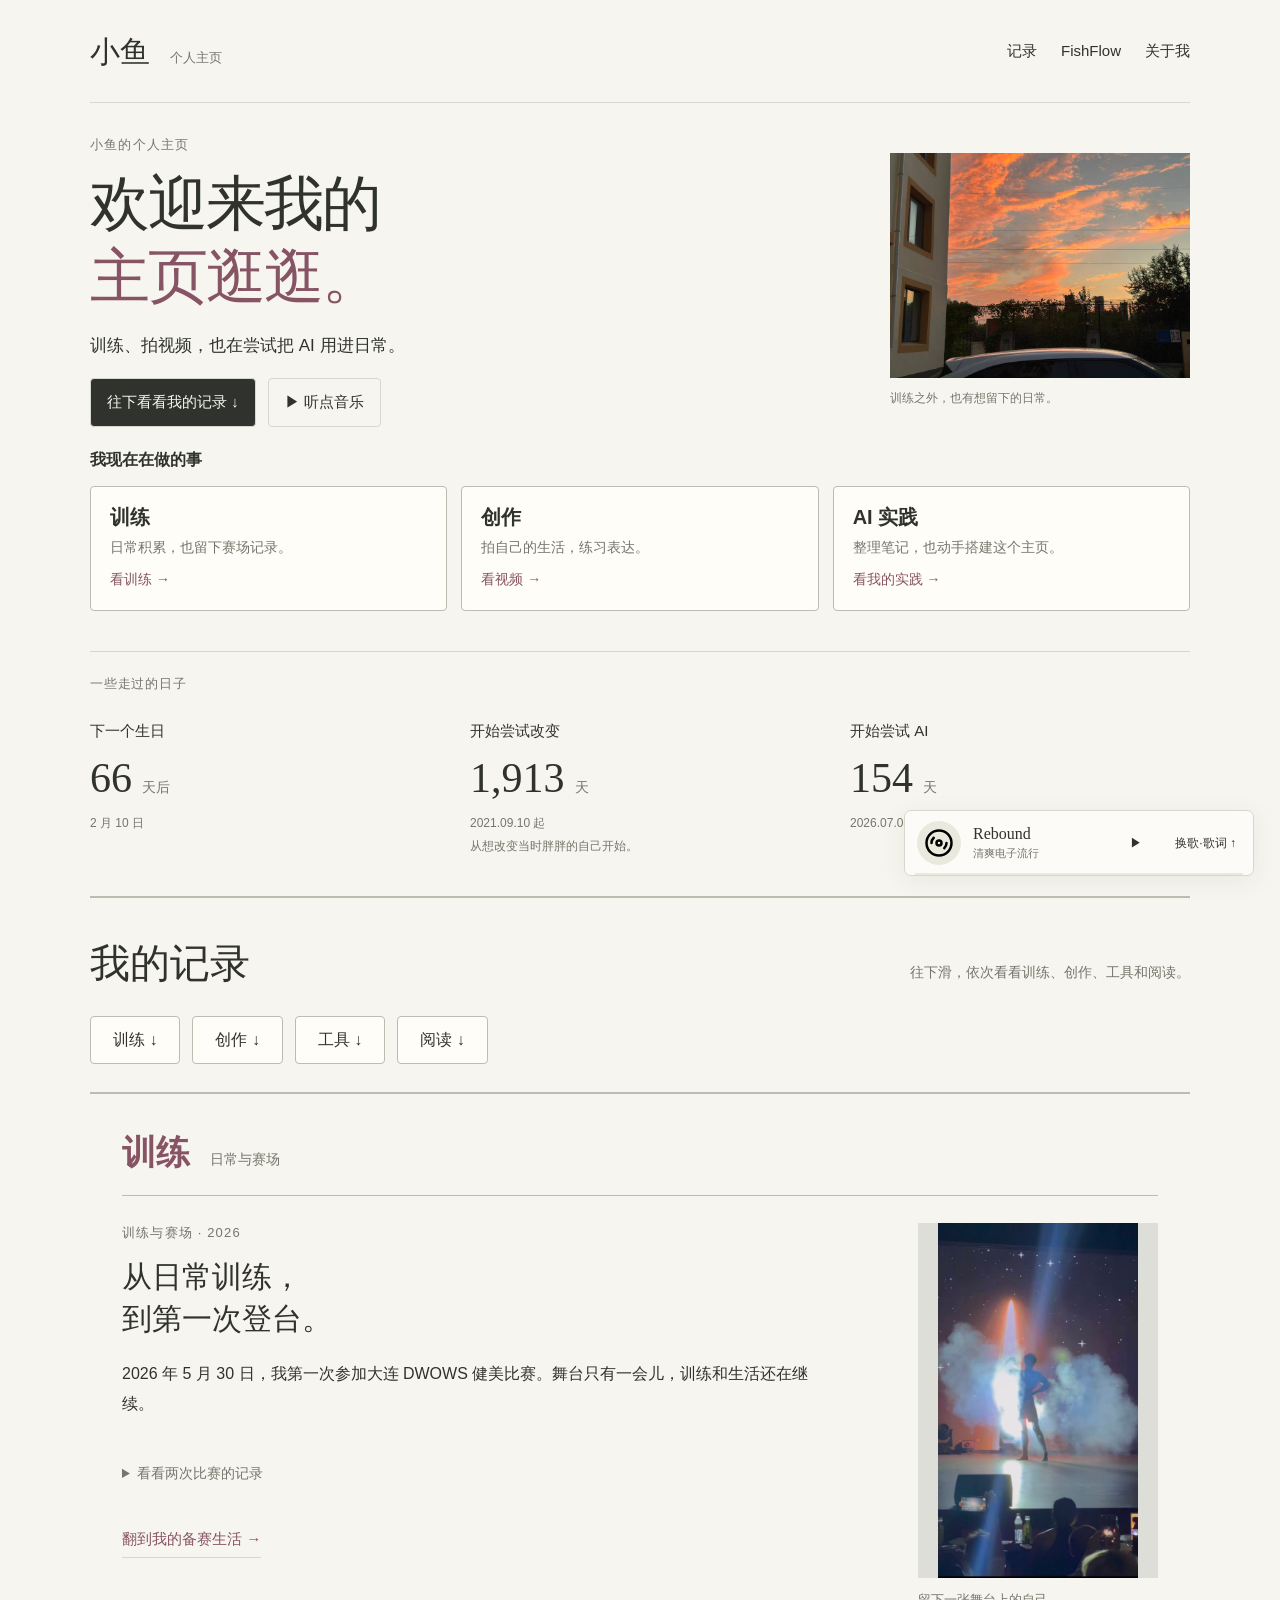
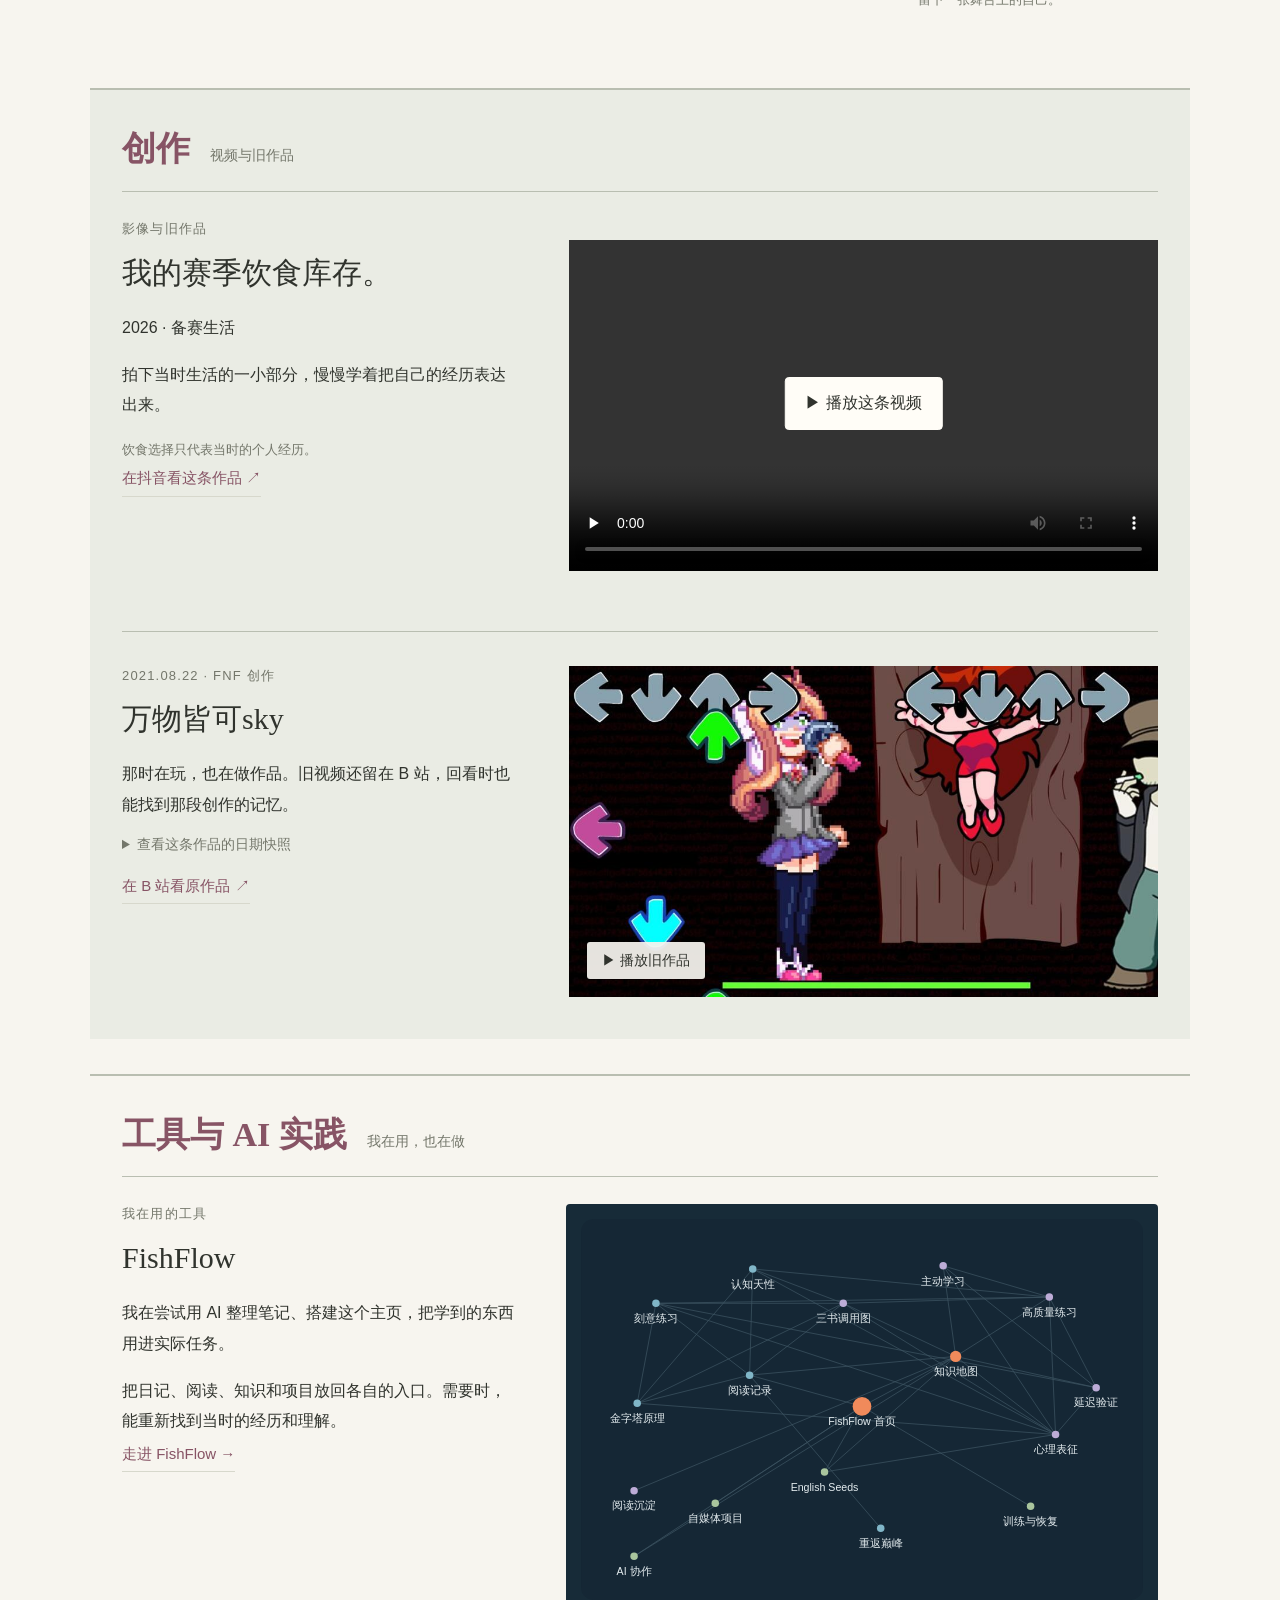
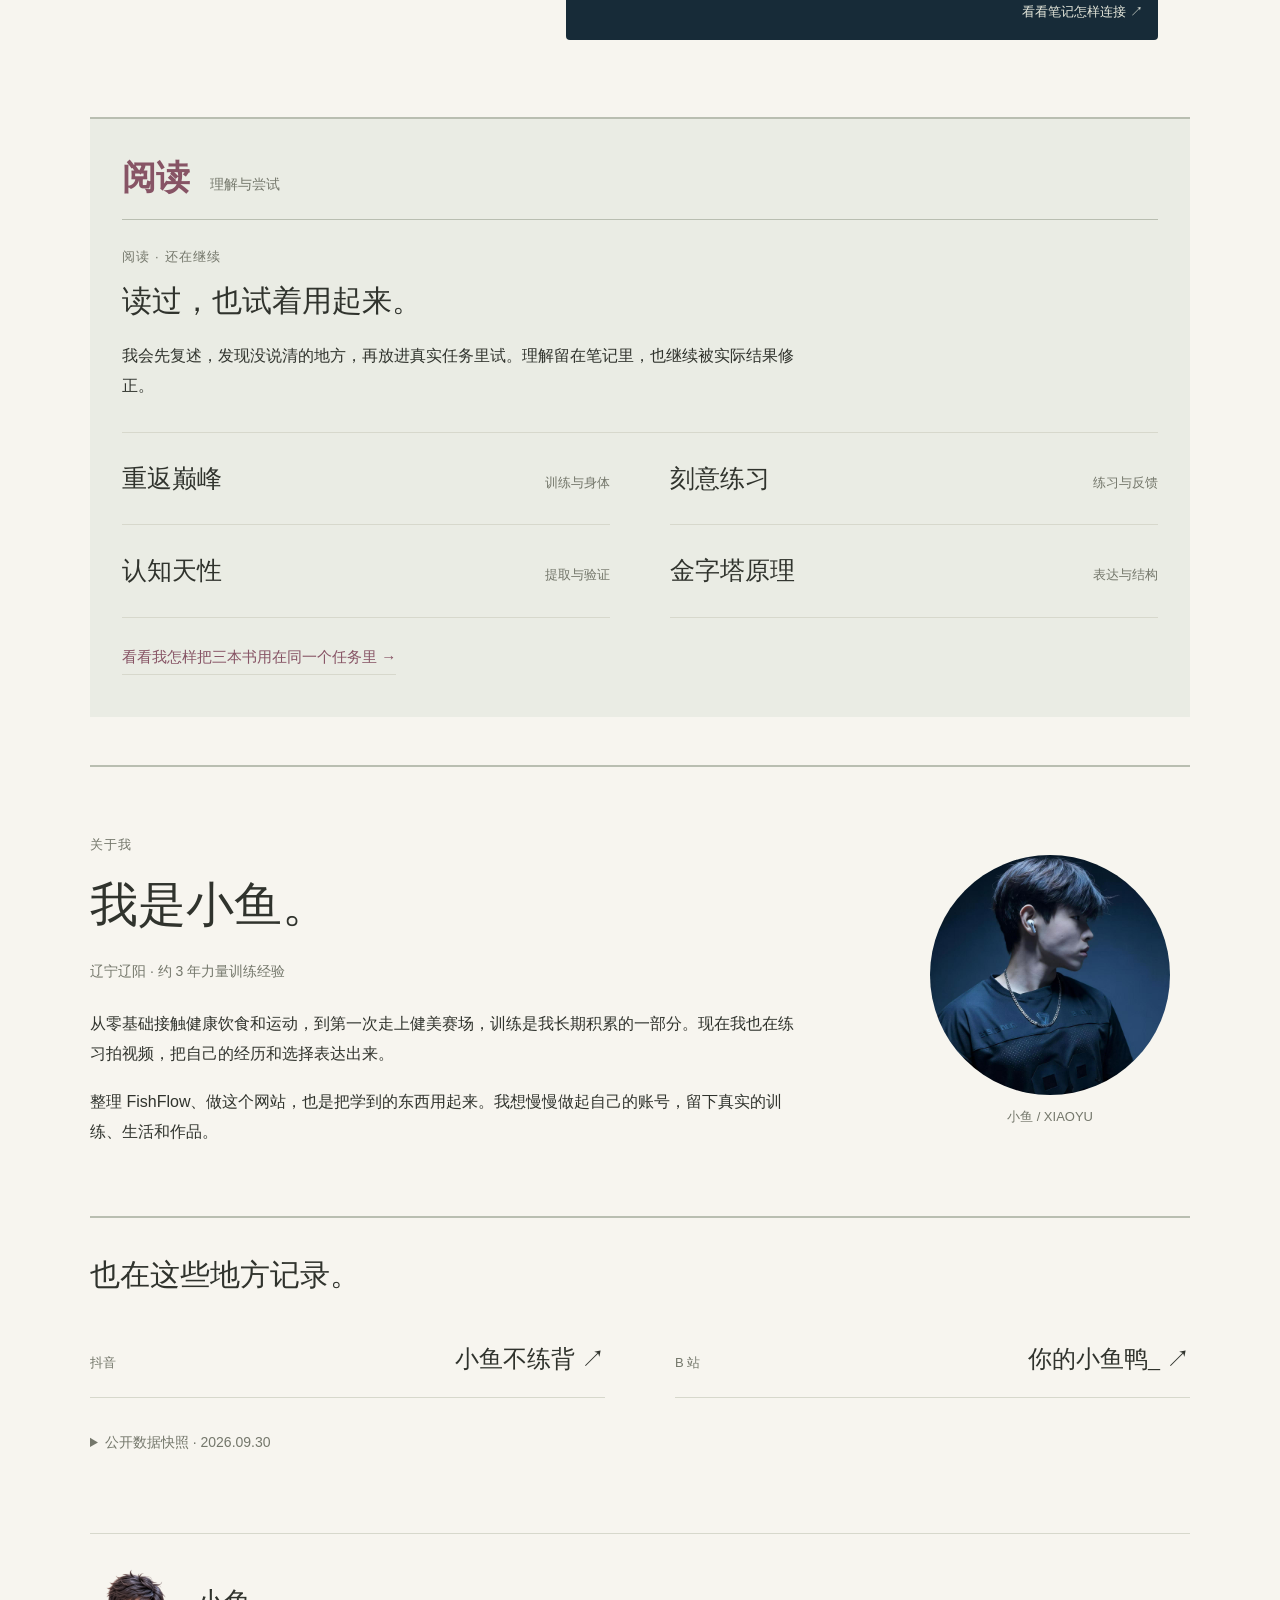
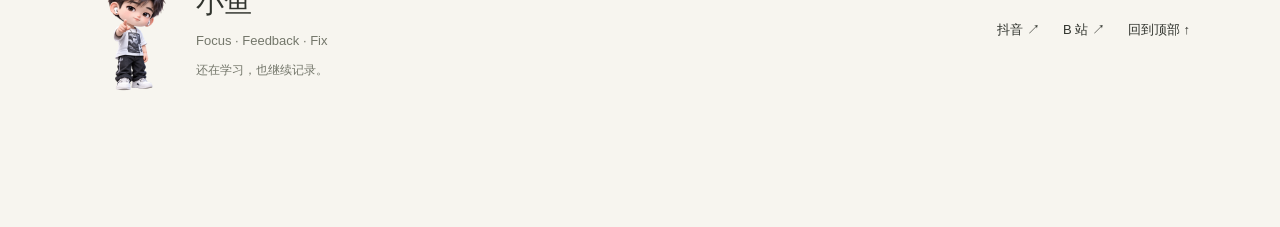
==== commit 6b3ed6fc: "Serve music from the current website for portable hosting" ====
--- a/index.html
+++ b/index.html
@@ -1,4 +1,4 @@
-<!doctype html><html lang="zh-CN"><head><meta charset="UTF-8"><meta name="viewport" content="width=device-width,initial-scale=1"><meta name="theme-color" content="#F7F5EF"><title>小鱼</title><meta name="description" content="这里有我的训练、创作、阅读，还有一些日常。"><meta property="og:title" content="小鱼"><meta property="og:description" content="这里有我的训练、创作、阅读，还有一些日常。"><meta property="og:type" content="website"><meta property="og:url" content="https://yuy530950-ux.github.io/xiaoyu-homepage-public/"><link rel="canonical" href="https://yuy530950-ux.github.io/xiaoyu-homepage-public/"><link rel="icon" href="./favicon.svg" type="image/svg+xml"><link rel="stylesheet" href="./styles.css?v=2026-10-04"><link rel="stylesheet" href="./clarity.css?v=2026-10-05b"><script src="./site.js?v=2.1.3-music" defer></script><script src="./music.js?v=2026-10-05" defer></script><script src="./life-records.js?v=2026-10-05" defer></script><script src="./milestones.js?v=2026-10-04" defer></script></head><body id="top" class="home-clarity"><a class="skip-link" href="#main">跳到主要内容</a><header class="site-header container"><a class="brand" href="./index.html" aria-label="小鱼，返回主页">小鱼<span>个人主页</span></a><nav class="site-nav" aria-label="主导航"><a href="./index.html#records">记录</a><a href="./fishflow.html">FishFlow</a><a href="./index.html#about">关于我</a></nav></header>
+<!doctype html><html lang="zh-CN"><head><meta charset="UTF-8"><meta name="viewport" content="width=device-width,initial-scale=1"><meta name="theme-color" content="#F7F5EF"><title>小鱼</title><meta name="description" content="这里有我的训练、创作、阅读，还有一些日常。"><meta property="og:title" content="小鱼"><meta property="og:description" content="这里有我的训练、创作、阅读，还有一些日常。"><meta property="og:type" content="website"><meta property="og:url" content="https://yuy530950-ux.github.io/xiaoyu-homepage-public/"><link rel="canonical" href="https://yuy530950-ux.github.io/xiaoyu-homepage-public/"><link rel="icon" href="./favicon.svg" type="image/svg+xml"><link rel="stylesheet" href="./styles.css?v=2026-10-04"><link rel="stylesheet" href="./clarity.css?v=2026-10-05b"><script src="./site.js?v=2.1.3-music" defer></script><script src="./music.js?v=2026-10-09-same-origin" defer></script><script src="./life-records.js?v=2026-10-05" defer></script><script src="./milestones.js?v=2026-10-04" defer></script></head><body id="top" class="home-clarity"><a class="skip-link" href="#main">跳到主要内容</a><header class="site-header container"><a class="brand" href="./index.html" aria-label="小鱼，返回主页">小鱼<span>个人主页</span></a><nav class="site-nav" aria-label="主导航"><a href="./index.html#records">记录</a><a href="./fishflow.html">FishFlow</a><a href="./index.html#about">关于我</a></nav></header>
 <main id="main">
 <section class="hero container" aria-labelledby="hero-title">
 <div class="hero-intro"><div><p class="eyebrow">小鱼的个人主页</p><h1 id="hero-title">欢迎来我的<br><em>主页逛逛。</em></h1><p class="hero-lead">训练、拍视频，也在尝试把 AI 用进日常。</p><div class="hero-actions"><a class="button button-dark" href="#records">往下看看我的记录 ↓</a><button id="hero-music-toggle" class="button" type="button" aria-label="播放主页音乐">▶ 听点音乐</button></div></div><figure class="hero-photo"><img src="./media/evening-sky.jpg" width="1707" height="1280" alt="楼边与树梢上方的橙红色晚霞"><figcaption>训练之外，也有想留下的日常。</figcaption></figure></div>
@@ -24,7 +24,7 @@
 <section class="about container" id="about" aria-labelledby="about-title"><div class="about-copy"><p class="eyebrow">关于我</p><h2 id="about-title">我是小鱼。</h2><p class="profile-facts">辽宁辽阳 · 约 3 年力量训练经验</p><p>从零基础接触健康饮食和运动，到第一次走上健美赛场，训练是我长期积累的一部分。现在我也在练习拍视频，把自己的经历和选择表达出来。</p><p>整理 FishFlow、做这个网站，也是把学到的东西用起来。我想慢慢做起自己的账号，留下真实的训练、生活和作品。</p></div><figure class="about-portrait"><img src="./media/xiaoyu-portrait.jpg" width="1280" height="1280" alt="小鱼的侧脸照片" loading="lazy"><figcaption>小鱼 / XIAOYU</figcaption></figure></section>
 <section class="accounts container" id="accounts" aria-labelledby="accounts-title"><h2 id="accounts-title">也在这些地方记录。</h2><div class="account-links"><a href="https://www.douyin.com/user/MS4wLjABAAAAREL2kKN2-3KFhaEUhRp0pKYmn9fHabDOpQyfHG3v3TfUt0Ww7nI0zHm55gkjGED8" target="_blank" rel="noopener noreferrer"><span>抖音</span><strong>小鱼不练背 ↗</strong></a><a href="https://space.bilibili.com/470591883" target="_blank" rel="noopener noreferrer"><span>B 站</span><strong>你的小鱼鸭_ ↗</strong></a></div><details class="account-snapshot"><summary>公开数据快照 · 2026.09.30</summary><p>抖音：281 粉丝，15 作品，公开获赞 1.7 万。<br>B 站：1,610 粉丝，39 投稿。</p><p class="small-note">只记录当时核验的公开数字，最新数据请看平台主页。</p></details></section>
 </main><footer class="site-footer container"><div class="footer-identity"><button class="character-button" type="button" aria-label="和小鱼的小分身打个招呼"><img src="./media/xiaoyu-chibi.png" width="1024" height="1536" alt="小鱼的 Q 版小分身" loading="lazy"></button><div><a class="footer-brand" href="./index.html">小鱼</a><p>Focus · Feedback · Fix</p><small id="character-message" role="status">还在学习，也继续记录。</small></div></div><nav class="footer-links" aria-label="页脚导航"><a href="https://www.douyin.com/user/MS4wLjABAAAAREL2kKN2-3KFhaEUhRp0pKYmn9fHabDOpQyfHG3v3TfUt0Ww7nI0zHm55gkjGED8" target="_blank" rel="noopener noreferrer">抖音 ↗</a><a href="https://space.bilibili.com/470591883" target="_blank" rel="noopener noreferrer">B 站 ↗</a><a href="#top">回到顶部 ↑</a></nav></footer><section class="music-widget" id="music-widget" aria-label="主页音乐">
-<audio id="site-audio" preload="none" loop src="https://github.com/yuy530950-ux/xiaoyu-homepage-public/releases/download/music-web-v2.1.2/rebound.m4a"></audio>
+<audio id="site-audio" preload="none" loop src="./media/rebound.m4a"></audio>
 <div class="music-panel" id="music-panel" aria-labelledby="music-heading" hidden>
 <div class="music-panel-head"><span class="eyebrow">陪你逛逛的三首歌</span><button id="music-close" type="button">收起 ↓</button></div>
 <div class="record-heading"><img class="record-icon" src="./media/disc-3.svg" width="76" height="76" alt=""><div><h2 id="music-heading">Rebound</h2><p id="music-artist">Josh Woodward</p></div></div>
